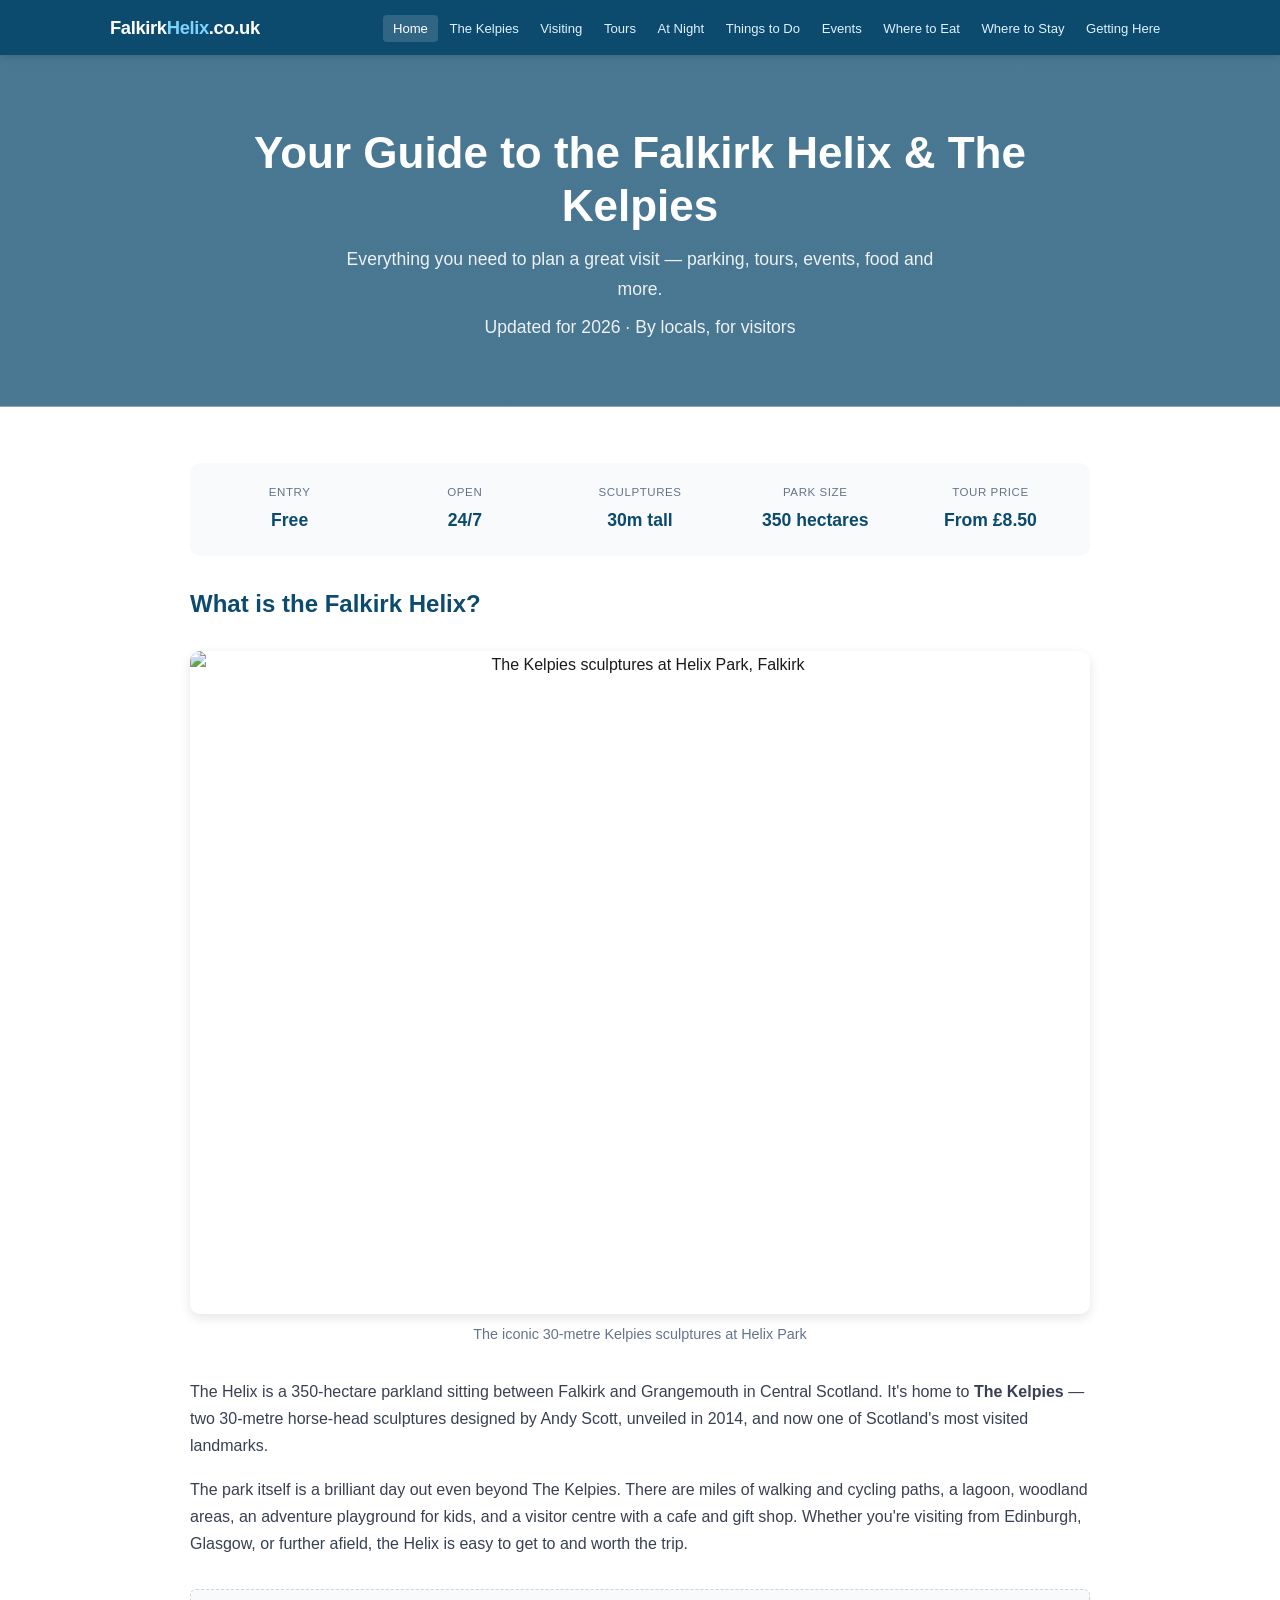
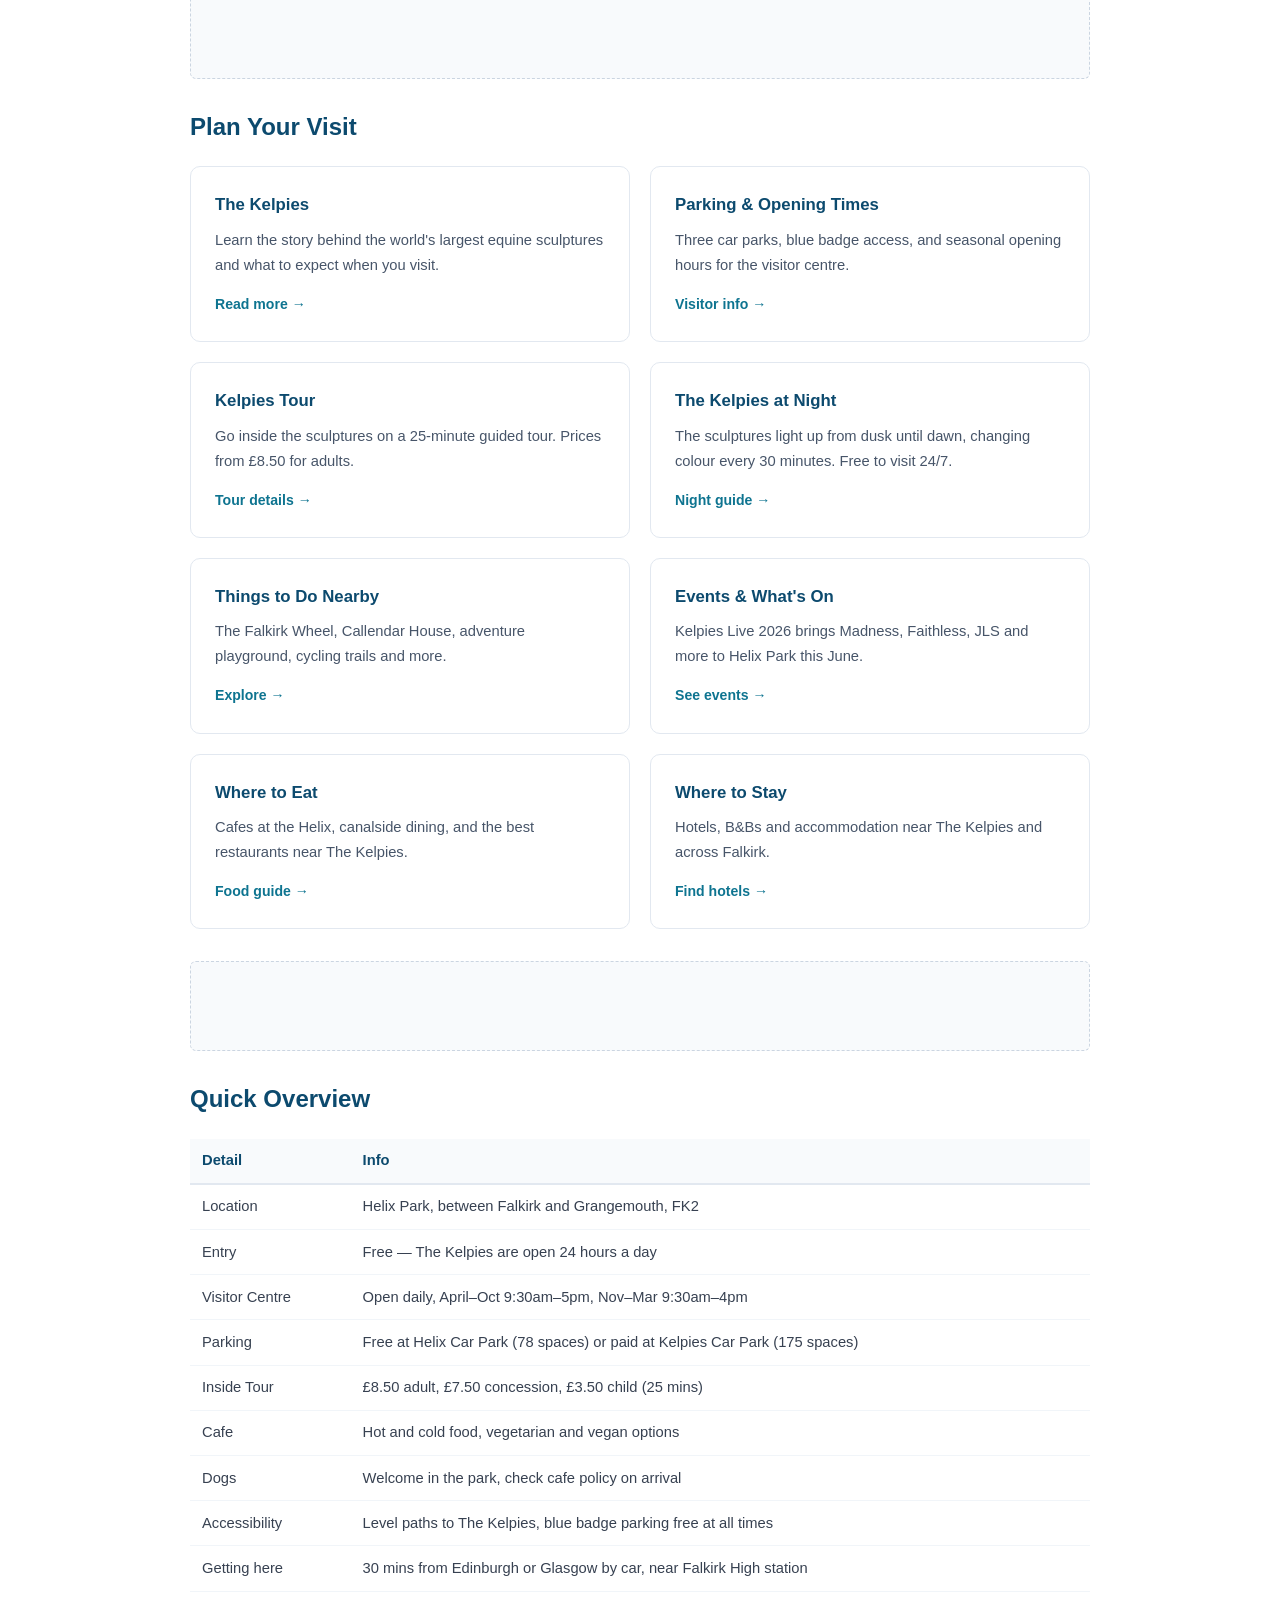
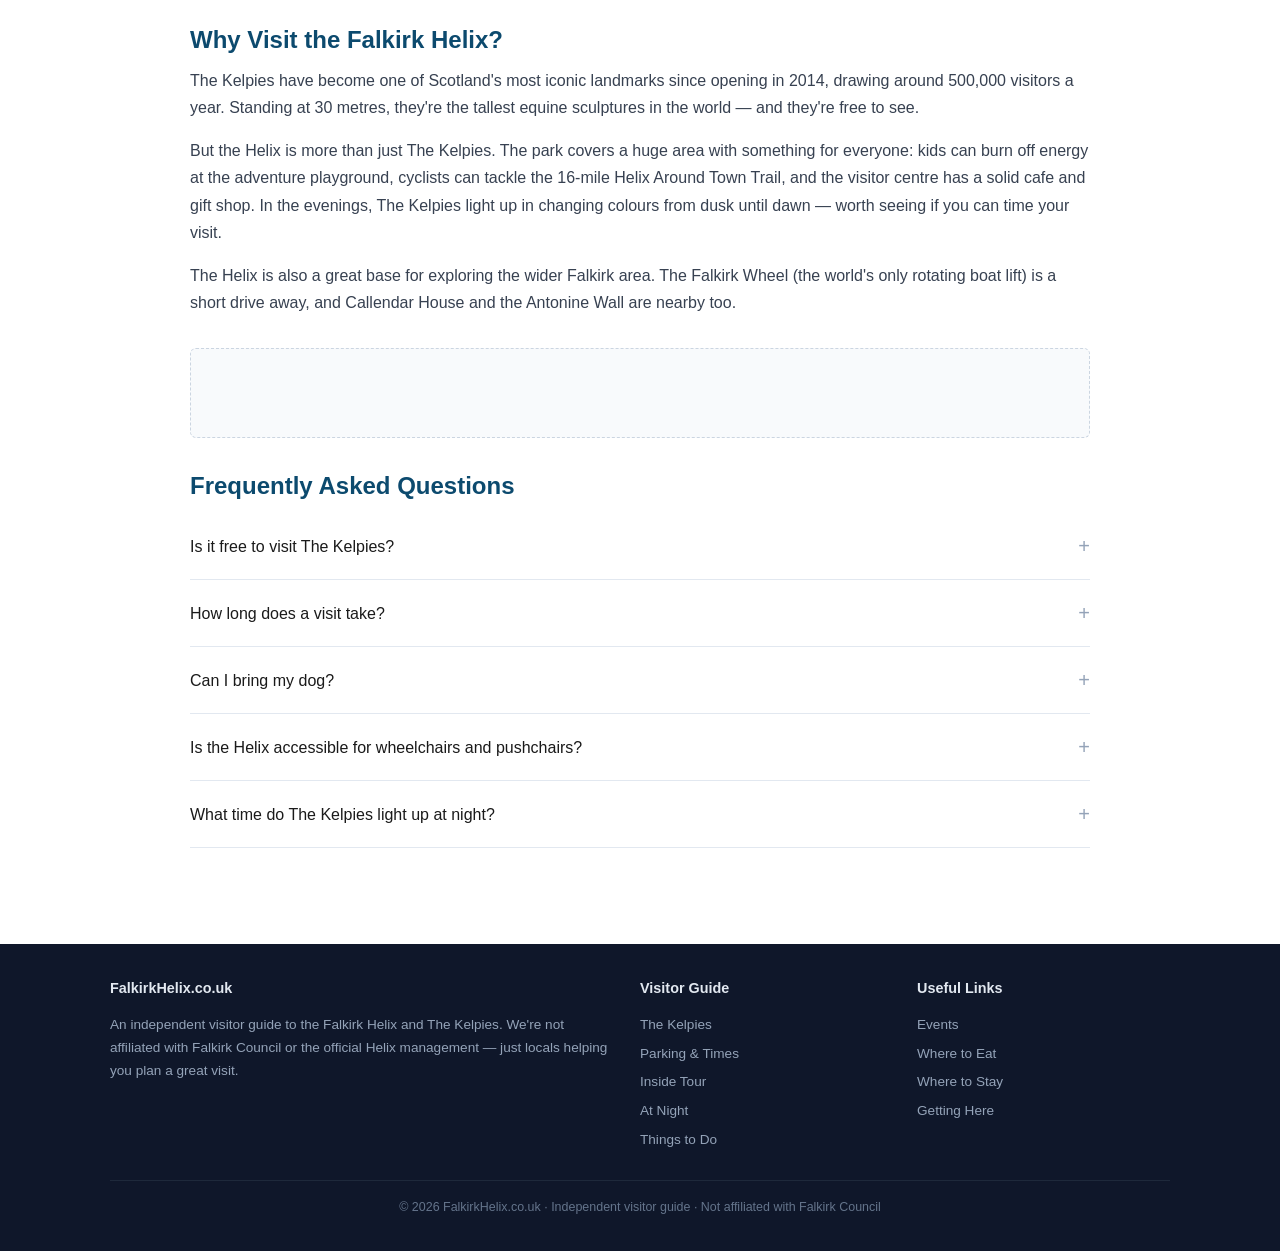
==== index.html @ b71b2e42 "Initial commit: Falkirk Helix visitor site for GitHub Pages Made-with: Cursor" ====
<!DOCTYPE html>
<html lang="en-GB">
<head>
<meta charset="utf-8">
<meta name="viewport" content="width=device-width,initial-scale=1">
<meta name="theme-color" content="#0c4a6e">
<link rel="icon" href="favicon.svg" type="image/svg+xml">
<link rel="apple-touch-icon" href="favicon.svg">
<link rel="manifest" href="site.webmanifest">
<link rel="dns-prefetch" href="https://www.googletagmanager.com">
<!-- Google tag (gtag.js) -->
<script async src="https://www.googletagmanager.com/gtag/js?id=G-SHTLL2F34W"></script>
<script src="ga.js"></script>
<title>Falkirk Helix &amp; Kelpies Visitor Guide | Parking, Tours &amp; Things to Do</title>
<meta name="description" content="Your complete visitor guide to the Falkirk Helix and The Kelpies. Opening times, parking info, tour prices, events, nearby restaurants and hotels in Central Scotland.">
<meta name="keywords" content="Falkirk Helix, Kelpies, Kelpies Falkirk, Helix Park, visitor guide, parking, tours, things to do Falkirk">
<link rel="canonical" href="https://falkirkhelix.co.uk/">
<link rel="alternate" hreflang="en-GB" href="https://falkirkhelix.co.uk/">
<link rel="alternate" hreflang="x-default" href="https://falkirkhelix.co.uk/">
<meta name="robots" content="index,follow,max-image-preview:large,max-snippet:-1,max-video-preview:-1">
<link rel="stylesheet" href="style.css">

<!-- Open Graph -->
<meta property="og:title" content="Falkirk Helix &amp; Kelpies — Your Complete Visitor Guide">
<meta property="og:description" content="Everything you need to plan your visit to the Falkirk Helix and The Kelpies. Parking, tours, events, food and more.">
<meta property="og:url" content="https://falkirkhelix.co.uk/">
<meta property="og:type" content="website">
<meta property="og:locale" content="en_GB">
<meta property="og:site_name" content="FalkirkHelix.co.uk">
<meta property="og:image" content="https://upload.wikimedia.org/wikipedia/commons/thumb/d/d7/The_Kelpies_16-9_Stitch.jpg/1280px-The_Kelpies_16-9_Stitch.jpg">
<meta property="og:image:width" content="1200">
<meta property="og:image:height" content="675">
<meta property="og:image:alt" content="The Kelpies sculptures at Helix Park, Falkirk">
<meta name="twitter:card" content="summary_large_image">
<meta name="twitter:image" content="https://upload.wikimedia.org/wikipedia/commons/thumb/d/d7/The_Kelpies_16-9_Stitch.jpg/1280px-The_Kelpies_16-9_Stitch.jpg">
<meta name="twitter:image:alt" content="The Kelpies sculptures at Helix Park, Falkirk">

<!-- Schema: WebSite -->
<script type="application/ld+json">
{
  "@context":"https://schema.org",
  "@type":"WebSite",
  "name":"Falkirk Helix Visitor Guide",
  "url":"https://falkirkhelix.co.uk/",
  "description":"Complete visitor guide to the Falkirk Helix and The Kelpies in Central Scotland."
}
</script>

<!-- Schema: TouristAttraction -->
<script type="application/ld+json">
{
  "@context":"https://schema.org",
  "@type":"TouristAttraction",
  "name":"The Helix — Home of The Kelpies",
  "description":"A 350-hectare parkland between Falkirk and Grangemouth, home to The Kelpies — the world's largest equine sculptures at 30 metres tall.",
  "url":"https://falkirkhelix.co.uk/",
  "address":{
    "@type":"PostalAddress",
    "addressLocality":"Falkirk",
    "addressRegion":"Central Scotland",
    "addressCountry":"GB"
  },
  "geo":{
    "@type":"GeoCoordinates",
    "latitude":56.0167,
    "longitude":-3.7567
  },
  "openingHours":"Mo-Su 00:00-23:59",
  "isAccessibleForFree":true,
  "publicAccess":true
}
</script>
</head>
<body>

<a href="#main" class="skip-link">Skip to main content</a>

<header class="site-header">
  <div class="wide-container">
    <a href="index.html" class="site-logo">Falkirk<span>Helix</span>.co.uk</a>
    <button class="nav-toggle" aria-label="Toggle navigation" aria-expanded="false">&#9776;</button>
    <nav id="main-nav">
      <ul>
        <li><a href="index.html" aria-current="page">Home</a></li>
        <li><a href="kelpies.html">The Kelpies</a></li>
        <li><a href="visiting.html">Visiting</a></li>
        <li><a href="tour.html">Tours</a></li>
        <li><a href="night.html">At Night</a></li>
        <li><a href="things-to-do.html">Things to Do</a></li>
        <li><a href="events.html">Events</a></li>
        <li><a href="eating.html">Where to Eat</a></li>
        <li><a href="hotels.html">Where to Stay</a></li>
        <li><a href="getting-here.html">Getting Here</a></li>
      </ul>
    </nav>
  </div>
</header>

<section class="hero" style="background-image: linear-gradient(rgba(12, 74, 110, 0.75), rgba(12, 74, 110, 0.75)), url('https://upload.wikimedia.org/wikipedia/commons/thumb/d/d7/The_Kelpies_16-9_Stitch.jpg/1280px-The_Kelpies_16-9_Stitch.jpg'); background-size: cover; background-position: center;">
  <div class="container">
    <h1>Your Guide to the Falkirk Helix &amp; The Kelpies</h1>
    <p>Everything you need to plan a great visit — parking, tours, events, food and more.</p>
    <p class="hero-sub">Updated for 2026 &middot; By locals, for visitors</p>
  </div>
</section>

<main id="main">

<div class="container content">

  <div class="quick-facts">
    <div class="quick-fact"><span class="label">Entry</span><span class="value">Free</span></div>
    <div class="quick-fact"><span class="label">Open</span><span class="value">24/7</span></div>
    <div class="quick-fact"><span class="label">Sculptures</span><span class="value">30m tall</span></div>
    <div class="quick-fact"><span class="label">Park size</span><span class="value">350 hectares</span></div>
    <div class="quick-fact"><span class="label">Tour price</span><span class="value">From &pound;8.50</span></div>
  </div>

  <h2>What is the Falkirk Helix?</h2>
  <figure style="margin: 2rem 0; text-align: center;">
    <img src="https://upload.wikimedia.org/wikipedia/commons/thumb/1/1f/The_Kelpies_-_June_2016.jpg/1280px-The_Kelpies_-_June_2016.jpg" alt="The Kelpies sculptures at Helix Park, Falkirk" width="1200" height="883" loading="lazy" decoding="async" style="max-width: 100%; height: auto; border-radius: 10px; box-shadow: 0 4px 12px rgba(0,0,0,0.1);">
    <figcaption style="font-size: 0.9rem; color: #64748b; margin-top: 0.5rem;">The iconic 30-metre Kelpies sculptures at Helix Park</figcaption>
  </figure>
  <p>The Helix is a 350-hectare parkland sitting between Falkirk and Grangemouth in Central Scotland. It's home to <strong>The Kelpies</strong> — two 30-metre horse-head sculptures designed by Andy Scott, unveiled in 2014, and now one of Scotland's most visited landmarks.</p>
  <p>The park itself is a brilliant day out even beyond The Kelpies. There are miles of walking and cycling paths, a lagoon, woodland areas, an adventure playground for kids, and a visitor centre with a cafe and gift shop. Whether you're visiting from Edinburgh, Glasgow, or further afield, the Helix is easy to get to and worth the trip.</p>

  <div class="ad-slot"><!-- Ad placement: leaderboard --></div>

  <h2>Plan Your Visit</h2>
  <div class="cards">
    <div class="card">
      <h3>The Kelpies</h3>
      <p>Learn the story behind the world's largest equine sculptures and what to expect when you visit.</p>
      <a href="kelpies.html">Read more &rarr;</a>
    </div>
    <div class="card">
      <h3>Parking &amp; Opening Times</h3>
      <p>Three car parks, blue badge access, and seasonal opening hours for the visitor centre.</p>
      <a href="visiting.html">Visitor info &rarr;</a>
    </div>
    <div class="card">
      <h3>Kelpies Tour</h3>
      <p>Go inside the sculptures on a 25-minute guided tour. Prices from &pound;8.50 for adults.</p>
      <a href="tour.html">Tour details &rarr;</a>
    </div>
    <div class="card">
      <h3>The Kelpies at Night</h3>
      <p>The sculptures light up from dusk until dawn, changing colour every 30 minutes. Free to visit 24/7.</p>
      <a href="night.html">Night guide &rarr;</a>
    </div>
    <div class="card">
      <h3>Things to Do Nearby</h3>
      <p>The Falkirk Wheel, Callendar House, adventure playground, cycling trails and more.</p>
      <a href="things-to-do.html">Explore &rarr;</a>
    </div>
    <div class="card">
      <h3>Events &amp; What's On</h3>
      <p>Kelpies Live 2026 brings Madness, Faithless, JLS and more to Helix Park this June.</p>
      <a href="events.html">See events &rarr;</a>
    </div>
    <div class="card">
      <h3>Where to Eat</h3>
      <p>Cafes at the Helix, canalside dining, and the best restaurants near The Kelpies.</p>
      <a href="eating.html">Food guide &rarr;</a>
    </div>
    <div class="card">
      <h3>Where to Stay</h3>
      <p>Hotels, B&amp;Bs and accommodation near The Kelpies and across Falkirk.</p>
      <a href="hotels.html">Find hotels &rarr;</a>
    </div>
  </div>

  <div class="ad-slot"><!-- Ad placement: mid-content --></div>

  <h2>Quick Overview</h2>

  <table class="info-table">
    <tr><th>Detail</th><th>Info</th></tr>
    <tr><td>Location</td><td>Helix Park, between Falkirk and Grangemouth, FK2</td></tr>
    <tr><td>Entry</td><td>Free — The Kelpies are open 24 hours a day</td></tr>
    <tr><td>Visitor Centre</td><td>Open daily, April–Oct 9:30am–5pm, Nov–Mar 9:30am–4pm</td></tr>
    <tr><td>Parking</td><td>Free at Helix Car Park (78 spaces) or paid at Kelpies Car Park (175 spaces)</td></tr>
    <tr><td>Inside Tour</td><td>&pound;8.50 adult, &pound;7.50 concession, &pound;3.50 child (25 mins)</td></tr>
    <tr><td>Cafe</td><td>Hot and cold food, vegetarian and vegan options</td></tr>
    <tr><td>Dogs</td><td>Welcome in the park, check cafe policy on arrival</td></tr>
    <tr><td>Accessibility</td><td>Level paths to The Kelpies, blue badge parking free at all times</td></tr>
    <tr><td>Getting here</td><td>30 mins from Edinburgh or Glasgow by car, near Falkirk High station</td></tr>
  </table>

  <h2>Why Visit the Falkirk Helix?</h2>
  <p>The Kelpies have become one of Scotland's most iconic landmarks since opening in 2014, drawing around 500,000 visitors a year. Standing at 30 metres, they're the tallest equine sculptures in the world — and they're free to see.</p>
  <p>But the Helix is more than just The Kelpies. The park covers a huge area with something for everyone: kids can burn off energy at the adventure playground, cyclists can tackle the 16-mile Helix Around Town Trail, and the visitor centre has a solid cafe and gift shop. In the evenings, The Kelpies light up in changing colours from dusk until dawn — worth seeing if you can time your visit.</p>
  <p>The Helix is also a great base for exploring the wider Falkirk area. The Falkirk Wheel (the world's only rotating boat lift) is a short drive away, and Callendar House and the Antonine Wall are nearby too.</p>

  <div class="ad-slot"><!-- Ad placement: bottom --></div>

  <section>
    <h2>Frequently Asked Questions</h2>

    <div class="faq-item">
      <button type="button" class="faq-q" aria-expanded="false" onclick="toggleFaq(this)">Is it free to visit The Kelpies?</button>
      <div class="faq-a">Yes. The Kelpies and Helix Park are completely free to visit, 24 hours a day, 365 days a year. The only thing you pay for is the guided inside tour and parking at the Kelpies Car Park. There's a free car park at the Helix entrance too.</div>
    </div>

    <div class="faq-item">
      <button type="button" class="faq-q" aria-expanded="false" onclick="toggleFaq(this)">How long does a visit take?</button>
      <div class="faq-a">Most people spend 1 to 2 hours at the Helix. If you're doing the inside tour, add another 25 minutes. If you want to explore the wider park, walk the trails, or let kids play at the adventure zone, you could easily spend half a day.</div>
    </div>

    <div class="faq-item">
      <button type="button" class="faq-q" aria-expanded="false" onclick="toggleFaq(this)">Can I bring my dog?</button>
      <div class="faq-a">Dogs are welcome throughout Helix Park and around The Kelpies. They should be kept on a lead near the play areas and visitor centre. Check the cafe's current dog policy when you arrive.</div>
    </div>

    <div class="faq-item">
      <button type="button" class="faq-q" aria-expanded="false" onclick="toggleFaq(this)">Is the Helix accessible for wheelchairs and pushchairs?</button>
      <div class="faq-a">Yes. The main paths from both car parks to The Kelpies are level and surfaced. Blue badge parking is free at all car parks. The visitor centre has accessible toilets and baby changing facilities.</div>
    </div>

    <div class="faq-item">
      <button type="button" class="faq-q" aria-expanded="false" onclick="toggleFaq(this)">What time do The Kelpies light up at night?</button>
      <div class="faq-a">The lights come on at dusk and stay on until dawn. In winter, that can be as early as 4pm. The colours change roughly every 30 minutes. The Kelpies are free to visit at night — just use the Helix Car Park as the Kelpies Car Park locks in the evening.</div>
    </div>
  </section>

  <!-- FAQ Schema -->
  <script type="application/ld+json">
  {
    "@context":"https://schema.org",
    "@type":"FAQPage",
    "mainEntity":[
      {"@type":"Question","name":"Is it free to visit The Kelpies?","acceptedAnswer":{"@type":"Answer","text":"Yes. The Kelpies and Helix Park are completely free to visit, 24 hours a day, 365 days a year. The only thing you pay for is the guided inside tour and parking at the Kelpies Car Park."}},
      {"@type":"Question","name":"How long does a visit take?","acceptedAnswer":{"@type":"Answer","text":"Most people spend 1 to 2 hours at the Helix. If you're doing the inside tour, add another 25 minutes. If you want to explore the wider park, you could easily spend half a day."}},
      {"@type":"Question","name":"Can I bring my dog?","acceptedAnswer":{"@type":"Answer","text":"Dogs are welcome throughout Helix Park and around The Kelpies. They should be kept on a lead near the play areas and visitor centre."}},
      {"@type":"Question","name":"Is the Helix accessible for wheelchairs and pushchairs?","acceptedAnswer":{"@type":"Answer","text":"Yes. The main paths from both car parks to The Kelpies are level and surfaced. Blue badge parking is free at all car parks."}},
      {"@type":"Question","name":"What time do The Kelpies light up at night?","acceptedAnswer":{"@type":"Answer","text":"The lights come on at dusk and stay on until dawn. In winter, that can be as early as 4pm. The colours change roughly every 30 minutes."}}
    ]
  }
  </script>

</div>
</main>

<footer class="site-footer">
  <div class="wide-container">
    <div class="footer-grid">
      <div>
        <h4>FalkirkHelix.co.uk</h4>
        <p>An independent visitor guide to the Falkirk Helix and The Kelpies. We're not affiliated with Falkirk Council or the official Helix management — just locals helping you plan a great visit.</p>
      </div>
      <div>
        <h4>Visitor Guide</h4>
        <ul>
          <li><a href="kelpies.html">The Kelpies</a></li>
          <li><a href="visiting.html">Parking &amp; Times</a></li>
          <li><a href="tour.html">Inside Tour</a></li>
          <li><a href="night.html">At Night</a></li>
          <li><a href="things-to-do.html">Things to Do</a></li>
        </ul>
      </div>
      <div>
        <h4>Useful Links</h4>
        <ul>
          <li><a href="events.html">Events</a></li>
          <li><a href="eating.html">Where to Eat</a></li>
          <li><a href="hotels.html">Where to Stay</a></li>
          <li><a href="getting-here.html">Getting Here</a></li>
        </ul>
      </div>
    </div>
    <div class="footer-bottom">
      &copy; 2026 FalkirkHelix.co.uk &middot; Independent visitor guide &middot; Not affiliated with Falkirk Council
    </div>
  </div>
</footer>

<script>
function toggleFaq(el){var a=el.nextElementSibling;var open=a.classList.contains('open');document.querySelectorAll('.faq-a').forEach(function(x){x.classList.remove('open')});document.querySelectorAll('.faq-q').forEach(function(x){x.classList.remove('open');x.setAttribute('aria-expanded','false')});if(!open){a.classList.add('open');el.classList.add('open');el.setAttribute('aria-expanded','true')}}
document.querySelector('.nav-toggle').addEventListener('click',function(){document.getElementById('main-nav').classList.toggle('open');this.setAttribute('aria-expanded',document.getElementById('main-nav').classList.contains('open'))});
</script>

</body>
</html>
---- style.css ----
/* ============================================
   FalkirkHelix.co.uk — Shared Stylesheet
   Lightweight, mobile-first, fast-loading
   ============================================ */

/* --- Reset & Base --- */
*,*::before,*::after{box-sizing:border-box;margin:0;padding:0}
html{font-size:16px;scroll-behavior:smooth;-webkit-text-size-adjust:100%}
body{font-family:-apple-system,BlinkMacSystemFont,"Segoe UI",Roboto,Oxygen,Ubuntu,Cantarell,sans-serif;line-height:1.7;color:#1a1a1a;background:#fff}
img{max-width:100%;height:auto;display:block}
a{color:#0e7490;text-decoration:none}
a:hover{color:#064e63;text-decoration:underline}

/* --- Layout --- */
.container{max-width:900px;margin:0 auto;padding:0 1.25rem}
.wide-container{max-width:1100px;margin:0 auto;padding:0 1.25rem}

/* --- Header / Nav --- */
.site-header{background:#0c4a6e;color:#fff;padding:.75rem 0;position:sticky;top:0;z-index:100;box-shadow:0 2px 8px rgba(0,0,0,.15)}
.site-header .wide-container{display:flex;align-items:center;justify-content:space-between;flex-wrap:wrap}
.site-logo{font-size:1.15rem;font-weight:700;color:#fff;text-decoration:none;letter-spacing:-.02em}
.site-logo:hover{color:#fff;text-decoration:none}
.site-logo span{color:#7dd3fc}
.nav-toggle{display:none;background:none;border:none;color:#fff;font-size:1.5rem;cursor:pointer;padding:.25rem}
nav ul{list-style:none;display:flex;gap:.15rem;flex-wrap:wrap}
nav a{color:#e0f2fe;font-size:.82rem;padding:.35rem .6rem;border-radius:4px;transition:background .2s}
nav a:hover,nav a[aria-current="page"]{background:rgba(255,255,255,.15);color:#fff;text-decoration:none}

@media(max-width:768px){
  .nav-toggle{display:block}
  nav{width:100%;order:3}
  nav ul{flex-direction:column;display:none;padding-top:.5rem}
  nav.open ul{display:flex}
  nav a{padding:.6rem 0;font-size:.95rem}
}

/* --- Hero --- */
.hero{background:linear-gradient(135deg,#0c4a6e 0%,#155e75 50%,#164e63 100%);color:#fff;padding:3rem 0 2.5rem;text-align:center}
.hero h1{font-size:2rem;font-weight:800;line-height:1.2;margin-bottom:.75rem}
.hero p{font-size:1.1rem;opacity:.9;max-width:600px;margin:0 auto .5rem}
.hero-sub{font-size:.9rem;opacity:.7}

@media(min-width:768px){
  .hero{padding:4.5rem 0 3.5rem}
  .hero h1{font-size:2.75rem}
}

/* --- Breadcrumbs --- */
.breadcrumbs{padding:.75rem 0;font-size:.8rem;color:#64748b;border-bottom:1px solid #f1f5f9}
.breadcrumbs a{color:#64748b}
.breadcrumbs a:hover{color:#0e7490}
.breadcrumbs span{margin:0 .35rem}

/* --- Content --- */
.content{padding:2rem 0 3rem}
.content h2{font-size:1.5rem;font-weight:700;margin:2rem 0 .75rem;color:#0c4a6e;line-height:1.3}
.content h3{font-size:1.15rem;font-weight:600;margin:1.5rem 0 .5rem;color:#1e293b}
.content p{margin-bottom:1rem;color:#374151}
.content ul,.content ol{margin:0 0 1rem 1.5rem;color:#374151}
.content li{margin-bottom:.4rem}

/* --- Info Box --- */
.info-box{background:#f0f9ff;border-left:4px solid #0e7490;padding:1.25rem 1.5rem;border-radius:0 8px 8px 0;margin:1.5rem 0}
.info-box h3{margin-top:0;color:#0e7490}
.info-box p:last-child{margin-bottom:0}

/* --- Tip Box --- */
.tip-box{background:#f0fdf4;border-left:4px solid #16a34a;padding:1.25rem 1.5rem;border-radius:0 8px 8px 0;margin:1.5rem 0}
.tip-box h3{margin-top:0;color:#16a34a}

/* --- Warning Box --- */
.warn-box{background:#fffbeb;border-left:4px solid #d97706;padding:1.25rem 1.5rem;border-radius:0 8px 8px 0;margin:1.5rem 0}
.warn-box h3{margin-top:0;color:#d97706}

/* --- Cards Grid --- */
.cards{display:grid;gap:1.25rem;margin:1.5rem 0}
@media(min-width:600px){.cards{grid-template-columns:1fr 1fr}}
.card{background:#fff;border:1px solid #e2e8f0;border-radius:10px;padding:1.5rem;transition:box-shadow .2s}
.card:hover{box-shadow:0 4px 12px rgba(0,0,0,.08)}
.card h3{margin-top:0;font-size:1.05rem;color:#0c4a6e}
.card p{font-size:.92rem;color:#475569;margin-bottom:.75rem}
.card a{font-size:.88rem;font-weight:600}

/* --- Table --- */
.info-table{width:100%;border-collapse:collapse;margin:1.5rem 0;font-size:.92rem}
.info-table th{text-align:left;background:#f8fafc;padding:.6rem .75rem;border-bottom:2px solid #e2e8f0;color:#0c4a6e;font-weight:600}
.info-table td{padding:.6rem .75rem;border-bottom:1px solid #f1f5f9;color:#374151}
.info-table tr:hover td{background:#f8fafc}

/* --- FAQ --- */
.faq-item{border-bottom:1px solid #e2e8f0;padding:1rem 0}
.faq-q{font-weight:600;color:#1e293b;cursor:pointer;display:flex;justify-content:space-between;align-items:center;font-size:1rem}
button.faq-q{width:100%;text-align:left;background:none;border:none;font:inherit;padding:0;color:inherit}
button.faq-q:focus-visible{outline:2px solid #0e7490;outline-offset:2px}
.faq-q::after{content:"+";font-size:1.25rem;color:#94a3b8;transition:transform .2s}
.faq-q.open::after{content:"\2212"}
.faq-a{max-height:0;overflow:hidden;transition:max-height .3s ease,padding .3s ease;color:#475569;font-size:.92rem}
.faq-a.open{max-height:500px;padding-top:.75rem}

/* --- CTA Section --- */
.cta-section{background:#f0f9ff;padding:2rem;border-radius:10px;text-align:center;margin:2rem 0}
.cta-section h2{color:#0c4a6e;margin-top:0}
.cta-section p{color:#475569;margin-bottom:1.25rem}
.btn{display:inline-block;background:#0e7490;color:#fff;padding:.7rem 1.75rem;border-radius:6px;font-weight:600;font-size:.95rem;transition:background .2s}
.btn:hover{background:#064e63;color:#fff;text-decoration:none}

/* --- Quick Facts Strip --- */
.quick-facts{display:flex;flex-wrap:wrap;gap:1rem;justify-content:center;margin:1.5rem 0;padding:1.25rem;background:#f8fafc;border-radius:10px}
.quick-fact{text-align:center;flex:1;min-width:120px}
.quick-fact .label{display:block;font-size:.72rem;text-transform:uppercase;letter-spacing:.05em;color:#64748b;margin-bottom:.25rem}
.quick-fact .value{font-size:1.1rem;font-weight:700;color:#0c4a6e}

/* --- Ad Placeholder --- */
.ad-slot{background:#f8fafc;border:1px dashed #cbd5e1;border-radius:6px;padding:1rem;text-align:center;margin:2rem 0;min-height:90px;display:flex;align-items:center;justify-content:center;color:#94a3b8;font-size:.8rem}

/* --- Footer --- */
.site-footer{background:#0f172a;color:#94a3b8;padding:2rem 0;font-size:.85rem;margin-top:3rem}
.footer-grid{display:grid;gap:1.5rem;margin-bottom:1.5rem}
@media(min-width:600px){.footer-grid{grid-template-columns:2fr 1fr 1fr}}
.site-footer h4{color:#e2e8f0;font-size:.9rem;margin-bottom:.75rem}
.site-footer a{color:#94a3b8}
.site-footer a:hover{color:#7dd3fc}
.site-footer ul{list-style:none}
.site-footer li{margin-bottom:.35rem}
.footer-bottom{border-top:1px solid #1e293b;padding-top:1rem;text-align:center;font-size:.78rem;color:#64748b}

/* --- Skip Link (Accessibility) --- */
.skip-link{position:absolute;top:-40px;left:0;background:#0e7490;color:#fff;padding:.5rem 1rem;z-index:200;font-size:.9rem}
.skip-link:focus{top:0}

/* --- Print --- */
@media print{
  .site-header,.site-footer,.ad-slot,.nav-toggle{display:none}
  .hero{background:#fff;color:#000;padding:1rem 0}
  .content{padding:0}
  a{color:#000}
}
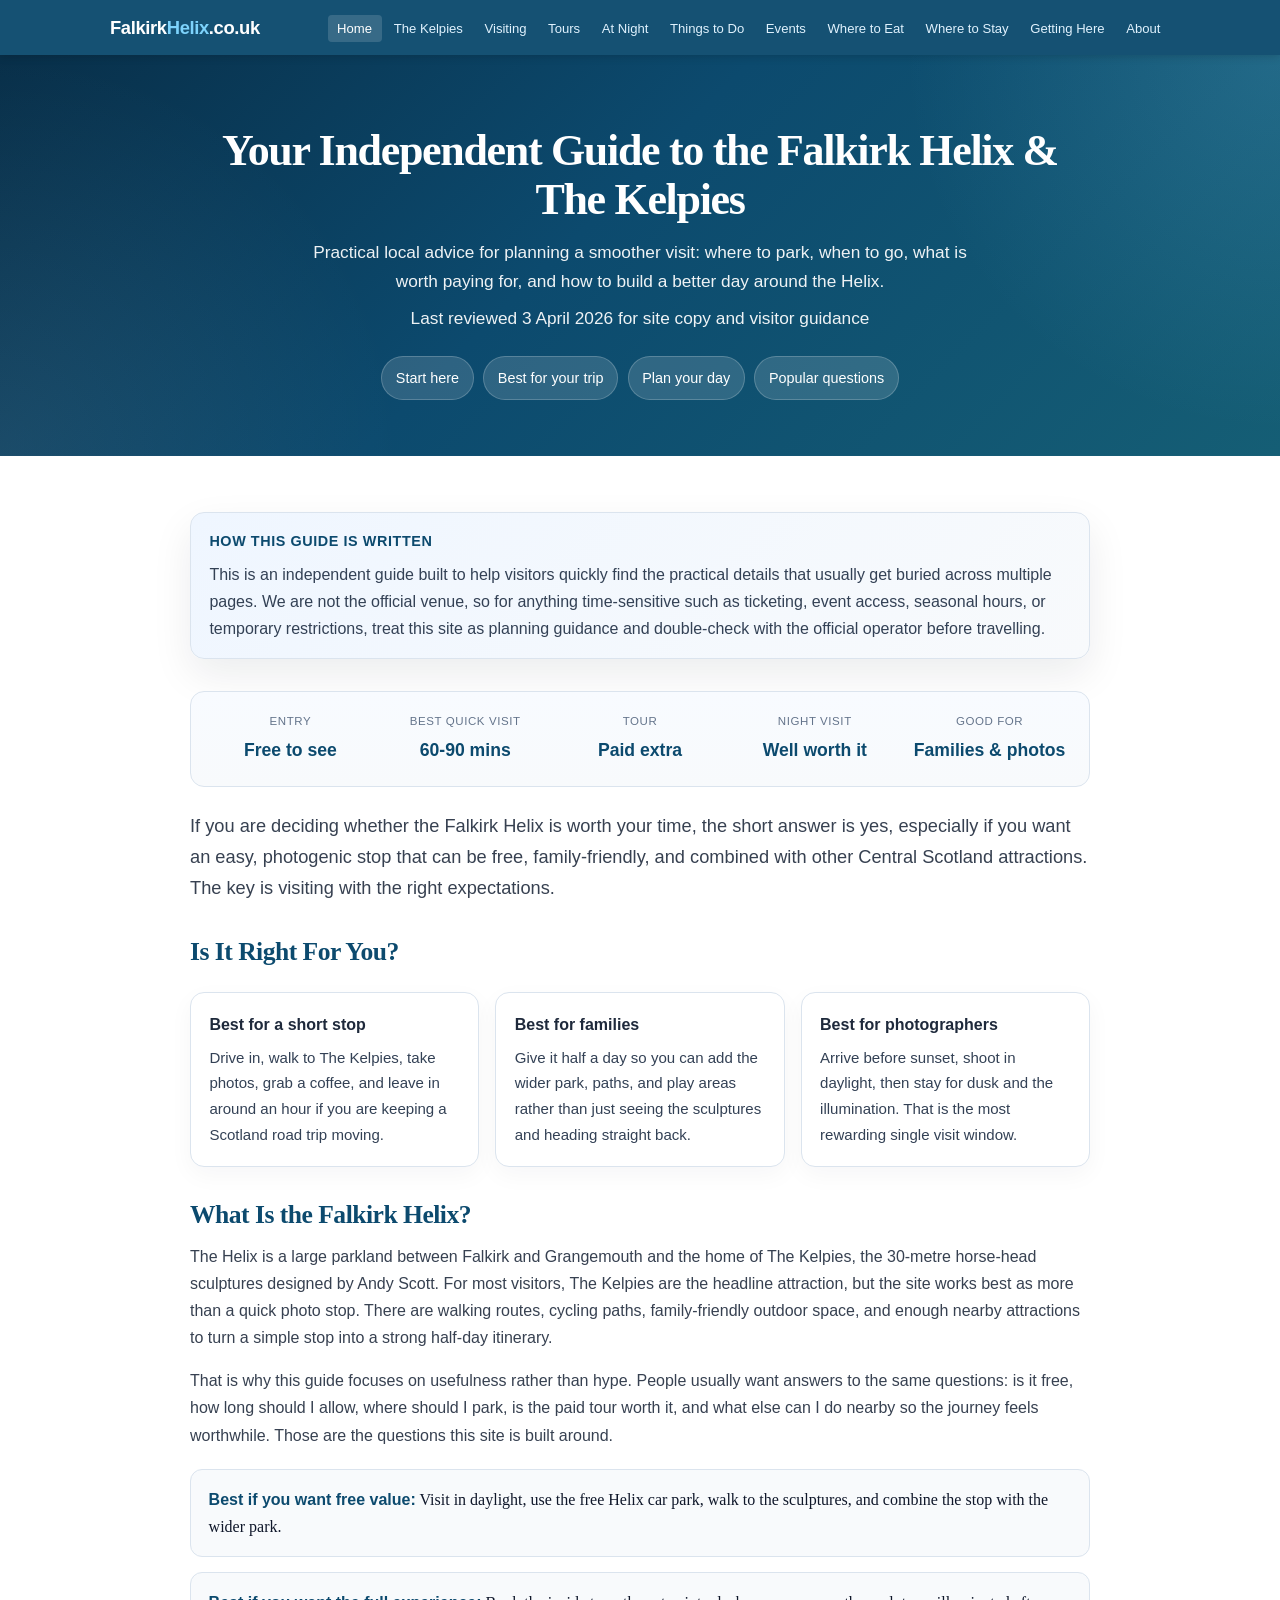
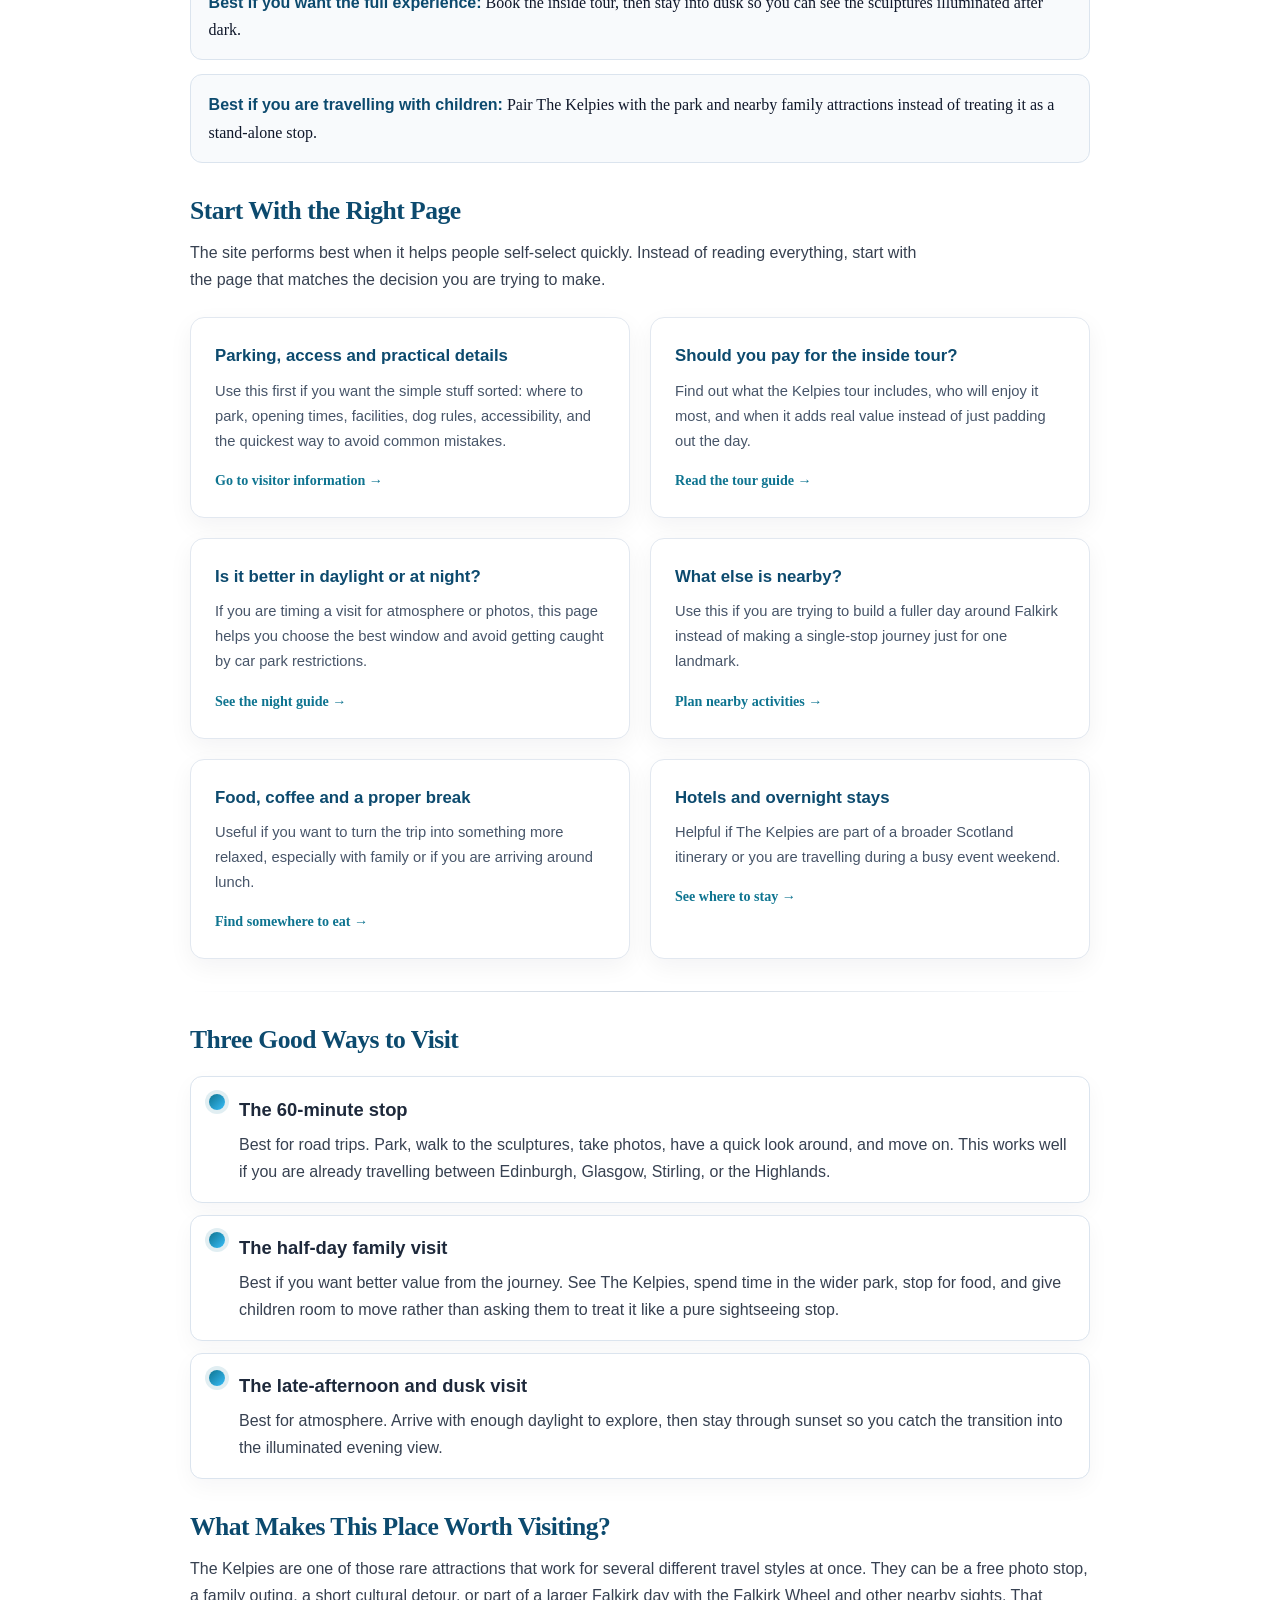
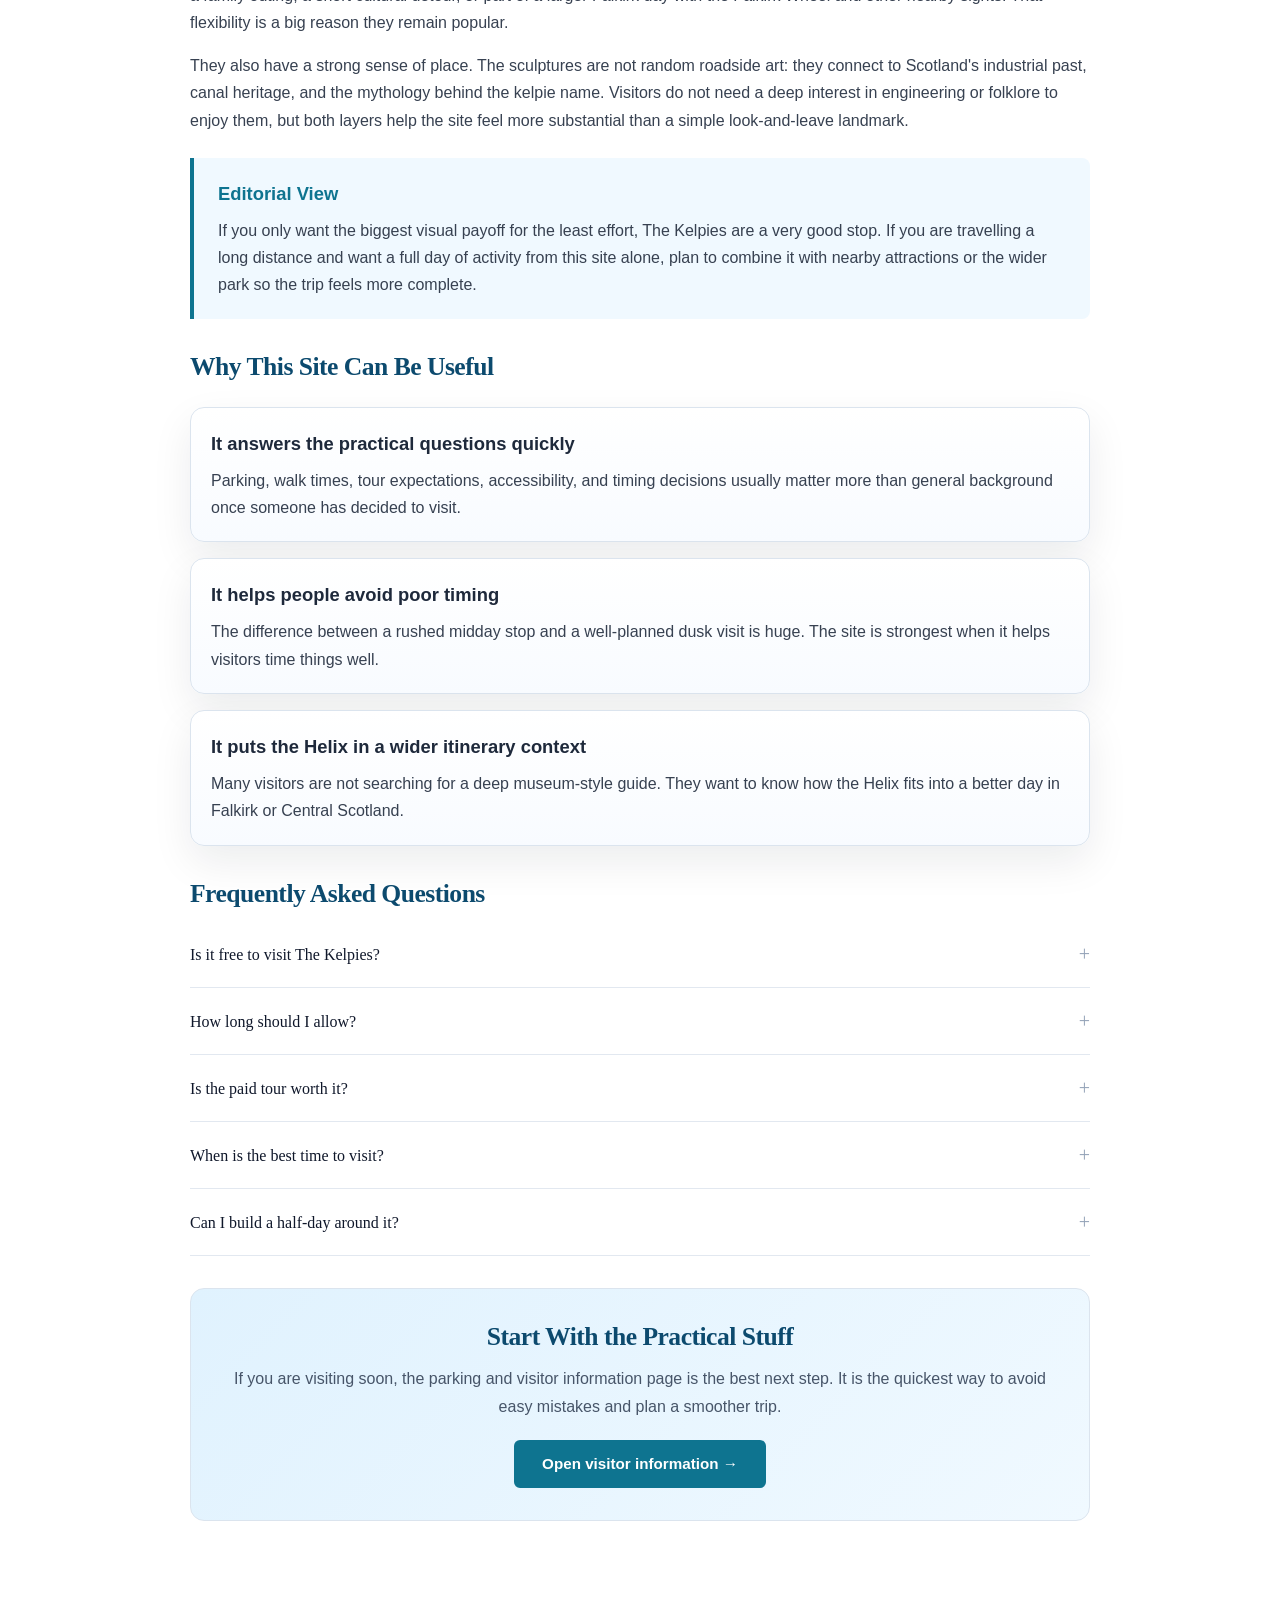
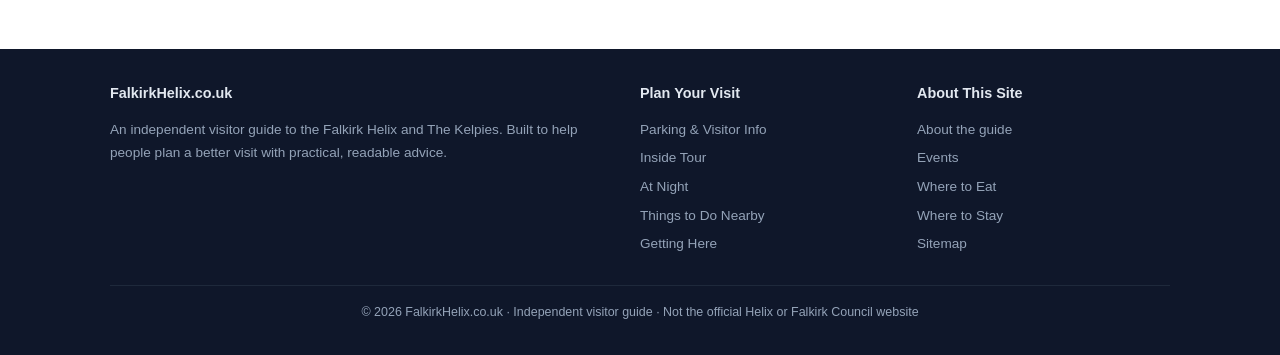
==== commit eedfaa69: "SEO and UX: FAQ schema parity, About in nav, PNG social preview, meta parity on About, gitignore too" ====
--- a/index.html
+++ b/index.html
@@ -7,67 +7,119 @@
 <link rel="icon" href="favicon.svg" type="image/svg+xml">
 <link rel="apple-touch-icon" href="favicon.svg">
 <link rel="manifest" href="site.webmanifest">
+<link rel="preconnect" href="https://www.googletagmanager.com">
 <link rel="dns-prefetch" href="https://www.googletagmanager.com">
-<!-- Google tag (gtag.js) -->
 <script async src="https://www.googletagmanager.com/gtag/js?id=G-SHTLL2F34W"></script>
 <script src="ga.js"></script>
-<title>Falkirk Helix &amp; Kelpies Visitor Guide | Parking, Tours &amp; Things to Do</title>
-<meta name="description" content="Your complete visitor guide to the Falkirk Helix and The Kelpies. Opening times, parking info, tour prices, events, nearby restaurants and hotels in Central Scotland.">
-<meta name="keywords" content="Falkirk Helix, Kelpies, Kelpies Falkirk, Helix Park, visitor guide, parking, tours, things to do Falkirk">
+<title>Falkirk Helix &amp; Kelpies Visitor Guide | Parking, Tours, Events &amp; Local Tips</title>
+<meta name="description" content="Independent Falkirk Helix and Kelpies visitor guide with practical advice on parking, tours, what to do nearby, where to eat, where to stay, and how to plan a better day out.">
 <link rel="canonical" href="https://falkirkhelix.co.uk/">
 <link rel="alternate" hreflang="en-GB" href="https://falkirkhelix.co.uk/">
 <link rel="alternate" hreflang="x-default" href="https://falkirkhelix.co.uk/">
 <meta name="robots" content="index,follow,max-image-preview:large,max-snippet:-1,max-video-preview:-1">
 <link rel="stylesheet" href="style.css">
-
-<!-- Open Graph -->
-<meta property="og:title" content="Falkirk Helix &amp; Kelpies — Your Complete Visitor Guide">
-<meta property="og:description" content="Everything you need to plan your visit to the Falkirk Helix and The Kelpies. Parking, tours, events, food and more.">
+<link rel="sitemap" type="application/xml" title="Sitemap" href="sitemap.xml">
+<meta property="og:title" content="Falkirk Helix &amp; The Kelpies Visitor Guide">
+<meta property="og:description" content="Useful local advice for visiting The Kelpies and the Falkirk Helix: parking, timing, tours, family tips, food, hotels, and nearby attractions.">
 <meta property="og:url" content="https://falkirkhelix.co.uk/">
 <meta property="og:type" content="website">
 <meta property="og:locale" content="en_GB">
 <meta property="og:site_name" content="FalkirkHelix.co.uk">
-<meta property="og:image" content="https://upload.wikimedia.org/wikipedia/commons/thumb/d/d7/The_Kelpies_16-9_Stitch.jpg/1280px-The_Kelpies_16-9_Stitch.jpg">
+<meta property="og:image" content="https://falkirkhelix.co.uk/social-preview.png">
 <meta property="og:image:width" content="1200">
-<meta property="og:image:height" content="675">
-<meta property="og:image:alt" content="The Kelpies sculptures at Helix Park, Falkirk">
+<meta property="og:image:height" content="630">
+<meta property="og:image:alt" content="Falkirk Helix and The Kelpies visitor guide">
 <meta name="twitter:card" content="summary_large_image">
-<meta name="twitter:image" content="https://upload.wikimedia.org/wikipedia/commons/thumb/d/d7/The_Kelpies_16-9_Stitch.jpg/1280px-The_Kelpies_16-9_Stitch.jpg">
-<meta name="twitter:image:alt" content="The Kelpies sculptures at Helix Park, Falkirk">
-
-<!-- Schema: WebSite -->
+<meta name="twitter:image" content="https://falkirkhelix.co.uk/social-preview.png">
+<meta name="twitter:image:alt" content="Falkirk Helix and The Kelpies visitor guide">
+
 <script type="application/ld+json">
 {
   "@context":"https://schema.org",
-  "@type":"WebSite",
-  "name":"Falkirk Helix Visitor Guide",
-  "url":"https://falkirkhelix.co.uk/",
-  "description":"Complete visitor guide to the Falkirk Helix and The Kelpies in Central Scotland."
-}
-</script>
-
-<!-- Schema: TouristAttraction -->
-<script type="application/ld+json">
-{
-  "@context":"https://schema.org",
-  "@type":"TouristAttraction",
-  "name":"The Helix — Home of The Kelpies",
-  "description":"A 350-hectare parkland between Falkirk and Grangemouth, home to The Kelpies — the world's largest equine sculptures at 30 metres tall.",
-  "url":"https://falkirkhelix.co.uk/",
-  "address":{
-    "@type":"PostalAddress",
-    "addressLocality":"Falkirk",
-    "addressRegion":"Central Scotland",
-    "addressCountry":"GB"
-  },
-  "geo":{
-    "@type":"GeoCoordinates",
-    "latitude":56.0167,
-    "longitude":-3.7567
-  },
-  "openingHours":"Mo-Su 00:00-23:59",
-  "isAccessibleForFree":true,
-  "publicAccess":true
+  "@graph":[
+    {
+      "@type":"WebSite",
+      "name":"Falkirk Helix Visitor Guide",
+      "url":"https://falkirkhelix.co.uk/",
+      "description":"Independent visitor guide to the Falkirk Helix and The Kelpies in Central Scotland."
+    },
+    {
+      "@type":"TouristAttraction",
+      "name":"The Helix",
+      "alternateName":"The Helix - Home of The Kelpies",
+      "description":"A major parkland in Falkirk that is home to The Kelpies, walking routes, play areas, cycling paths, and visitor facilities.",
+      "url":"https://falkirkhelix.co.uk/",
+      "address":{
+        "@type":"PostalAddress",
+        "addressLocality":"Falkirk",
+        "addressRegion":"Scotland",
+        "addressCountry":"GB"
+      },
+      "geo":{
+        "@type":"GeoCoordinates",
+        "latitude":56.0167,
+        "longitude":-3.7567
+      },
+      "publicAccess":true,
+      "isAccessibleForFree":true
+    },
+    {
+      "@type":"ItemList",
+      "name":"Key Falkirk Helix visitor resources",
+      "itemListElement":[
+        {"@type":"ListItem","position":1,"url":"https://falkirkhelix.co.uk/visiting.html","name":"Parking and visitor information"},
+        {"@type":"ListItem","position":2,"url":"https://falkirkhelix.co.uk/tour.html","name":"Kelpies tour guide"},
+        {"@type":"ListItem","position":3,"url":"https://falkirkhelix.co.uk/night.html","name":"The Kelpies at night"},
+        {"@type":"ListItem","position":4,"url":"https://falkirkhelix.co.uk/things-to-do.html","name":"Things to do nearby"},
+        {"@type":"ListItem","position":5,"url":"https://falkirkhelix.co.uk/getting-here.html","name":"How to get here"}
+      ]
+    },
+    {
+      "@type":"FAQPage",
+      "mainEntity":[
+        {
+          "@type":"Question",
+          "name":"Is it free to visit The Kelpies?",
+          "acceptedAnswer":{
+            "@type":"Answer",
+            "text":"Yes. Seeing The Kelpies and walking around the Helix is free. You normally only pay for optional extras such as the inside tour or parking in the paid car park near the sculptures."
+          }
+        },
+        {
+          "@type":"Question",
+          "name":"How long should I allow?",
+          "acceptedAnswer":{
+            "@type":"Answer",
+            "text":"One to two hours is enough for most first-time visitors. Allow longer if you want the tour, food, family play time, or a combined visit with another Falkirk attraction."
+          }
+        },
+        {
+          "@type":"Question",
+          "name":"Is the paid tour worth it?",
+          "acceptedAnswer":{
+            "@type":"Answer",
+            "text":"Usually yes if you are interested in the engineering, story, or want something more memorable than a quick walk-up photo stop. If you mainly want an outdoor look at the sculptures, you can still have a very good free visit."
+          }
+        },
+        {
+          "@type":"Question",
+          "name":"When is the best time to visit?",
+          "acceptedAnswer":{
+            "@type":"Answer",
+            "text":"Early morning is quieter, late afternoon often gives nicer light, and dusk is the best time if you want to stay for the illuminated evening view."
+          }
+        },
+        {
+          "@type":"Question",
+          "name":"Can I build a half-day around it?",
+          "acceptedAnswer":{
+            "@type":"Answer",
+            "text":"Definitely. The Kelpies work best as part of a wider outing that includes the Helix parkland, a meal stop, and possibly the Falkirk Wheel or another nearby attraction."
+          }
+        }
+      ]
+    }
+  ]
 }
 </script>
 </head>
@@ -90,153 +142,183 @@
         <li><a href="events.html">Events</a></li>
         <li><a href="eating.html">Where to Eat</a></li>
         <li><a href="hotels.html">Where to Stay</a></li>
-        <li><a href="getting-here.html">Getting Here</a></li>
+        <li><a href="getting-here.html">Getting Here</a></li><li><a href="about.html">About</a></li>
       </ul>
     </nav>
   </div>
 </header>
 
-<section class="hero" style="background-image: linear-gradient(rgba(12, 74, 110, 0.75), rgba(12, 74, 110, 0.75)), url('https://upload.wikimedia.org/wikipedia/commons/thumb/d/d7/The_Kelpies_16-9_Stitch.jpg/1280px-The_Kelpies_16-9_Stitch.jpg'); background-size: cover; background-position: center;">
+<section class="hero" style="background-image: radial-gradient(circle at top right, rgba(125, 211, 252, 0.16), transparent 28%), radial-gradient(circle at bottom left, rgba(224, 242, 254, 0.08), transparent 30%), linear-gradient(135deg, #082f49 0%, #0c4a6e 45%, #155e75 100%); background-size: cover; background-position: center;">
   <div class="container">
-    <h1>Your Guide to the Falkirk Helix &amp; The Kelpies</h1>
-    <p>Everything you need to plan a great visit — parking, tours, events, food and more.</p>
-    <p class="hero-sub">Updated for 2026 &middot; By locals, for visitors</p>
+    <h1>Your Independent Guide to the Falkirk Helix &amp; The Kelpies</h1>
+    <p>Practical local advice for planning a smoother visit: where to park, when to go, what is worth paying for, and how to build a better day around the Helix.</p>
+    <p class="hero-sub">Last reviewed 3 April 2026 for site copy and visitor guidance</p>
+    <div class="jump-links">
+      <a href="#start-here">Start here</a>
+      <a href="#best-for">Best for your trip</a>
+      <a href="#plan-day">Plan your day</a>
+      <a href="#faq">Popular questions</a>
+    </div>
   </div>
 </section>
 
 <main id="main">
-
 <div class="container content">
 
-  <div class="quick-facts">
-    <div class="quick-fact"><span class="label">Entry</span><span class="value">Free</span></div>
-    <div class="quick-fact"><span class="label">Open</span><span class="value">24/7</span></div>
-    <div class="quick-fact"><span class="label">Sculptures</span><span class="value">30m tall</span></div>
-    <div class="quick-fact"><span class="label">Park size</span><span class="value">350 hectares</span></div>
-    <div class="quick-fact"><span class="label">Tour price</span><span class="value">From &pound;8.50</span></div>
-  </div>
-
-  <h2>What is the Falkirk Helix?</h2>
-  <figure style="margin: 2rem 0; text-align: center;">
-    <img src="https://upload.wikimedia.org/wikipedia/commons/thumb/1/1f/The_Kelpies_-_June_2016.jpg/1280px-The_Kelpies_-_June_2016.jpg" alt="The Kelpies sculptures at Helix Park, Falkirk" width="1200" height="883" loading="lazy" decoding="async" style="max-width: 100%; height: auto; border-radius: 10px; box-shadow: 0 4px 12px rgba(0,0,0,0.1);">
-    <figcaption style="font-size: 0.9rem; color: #64748b; margin-top: 0.5rem;">The iconic 30-metre Kelpies sculptures at Helix Park</figcaption>
-  </figure>
-  <p>The Helix is a 350-hectare parkland sitting between Falkirk and Grangemouth in Central Scotland. It's home to <strong>The Kelpies</strong> — two 30-metre horse-head sculptures designed by Andy Scott, unveiled in 2014, and now one of Scotland's most visited landmarks.</p>
-  <p>The park itself is a brilliant day out even beyond The Kelpies. There are miles of walking and cycling paths, a lagoon, woodland areas, an adventure playground for kids, and a visitor centre with a cafe and gift shop. Whether you're visiting from Edinburgh, Glasgow, or further afield, the Helix is easy to get to and worth the trip.</p>
-
-  <div class="ad-slot"><!-- Ad placement: leaderboard --></div>
-
-  <h2>Plan Your Visit</h2>
+  <div class="trust-box">
+    <strong>How This Guide Is Written</strong>
+    <p>This is an independent guide built to help visitors quickly find the practical details that usually get buried across multiple pages. We are not the official venue, so for anything time-sensitive such as ticketing, event access, seasonal hours, or temporary restrictions, treat this site as planning guidance and double-check with the official operator before travelling.</p>
+  </div>
+
+  <div class="quick-facts" id="start-here">
+    <div class="quick-fact"><span class="label">Entry</span><span class="value">Free to see</span></div>
+    <div class="quick-fact"><span class="label">Best quick visit</span><span class="value">60-90 mins</span></div>
+    <div class="quick-fact"><span class="label">Tour</span><span class="value">Paid extra</span></div>
+    <div class="quick-fact"><span class="label">Night visit</span><span class="value">Well worth it</span></div>
+    <div class="quick-fact"><span class="label">Good for</span><span class="value">Families &amp; photos</span></div>
+  </div>
+
+  <p class="lede">If you are deciding whether the Falkirk Helix is worth your time, the short answer is yes, especially if you want an easy, photogenic stop that can be free, family-friendly, and combined with other Central Scotland attractions. The key is visiting with the right expectations.</p>
+
+  <h2>Is It Right For You?</h2>
+  <div class="mini-grid">
+    <div class="mini-card">
+      <h3>Best for a short stop</h3>
+      <p>Drive in, walk to The Kelpies, take photos, grab a coffee, and leave in around an hour if you are keeping a Scotland road trip moving.</p>
+    </div>
+    <div class="mini-card">
+      <h3>Best for families</h3>
+      <p>Give it half a day so you can add the wider park, paths, and play areas rather than just seeing the sculptures and heading straight back.</p>
+    </div>
+    <div class="mini-card">
+      <h3>Best for photographers</h3>
+      <p>Arrive before sunset, shoot in daylight, then stay for dusk and the illumination. That is the most rewarding single visit window.</p>
+    </div>
+  </div>
+
+  <h2>What Is the Falkirk Helix?</h2>
+  <p>The Helix is a large parkland between Falkirk and Grangemouth and the home of The Kelpies, the 30-metre horse-head sculptures designed by Andy Scott. For most visitors, The Kelpies are the headline attraction, but the site works best as more than a quick photo stop. There are walking routes, cycling paths, family-friendly outdoor space, and enough nearby attractions to turn a simple stop into a strong half-day itinerary.</p>
+  <p>That is why this guide focuses on usefulness rather than hype. People usually want answers to the same questions: is it free, how long should I allow, where should I park, is the paid tour worth it, and what else can I do nearby so the journey feels worthwhile. Those are the questions this site is built around.</p>
+
+  <div class="note-list">
+    <div class="note"><strong>Best if you want free value:</strong> Visit in daylight, use the free Helix car park, walk to the sculptures, and combine the stop with the wider park.</div>
+    <div class="note"><strong>Best if you want the full experience:</strong> Book the inside tour, then stay into dusk so you can see the sculptures illuminated after dark.</div>
+    <div class="note"><strong>Best if you are travelling with children:</strong> Pair The Kelpies with the park and nearby family attractions instead of treating it as a stand-alone stop.</div>
+  </div>
+
+  <h2 id="best-for">Start With the Right Page</h2>
+  <p class="section-intro">The site performs best when it helps people self-select quickly. Instead of reading everything, start with the page that matches the decision you are trying to make.</p>
+
   <div class="cards">
     <div class="card">
-      <h3>The Kelpies</h3>
-      <p>Learn the story behind the world's largest equine sculptures and what to expect when you visit.</p>
-      <a href="kelpies.html">Read more &rarr;</a>
-    </div>
-    <div class="card">
-      <h3>Parking &amp; Opening Times</h3>
-      <p>Three car parks, blue badge access, and seasonal opening hours for the visitor centre.</p>
-      <a href="visiting.html">Visitor info &rarr;</a>
-    </div>
-    <div class="card">
-      <h3>Kelpies Tour</h3>
-      <p>Go inside the sculptures on a 25-minute guided tour. Prices from &pound;8.50 for adults.</p>
-      <a href="tour.html">Tour details &rarr;</a>
-    </div>
-    <div class="card">
-      <h3>The Kelpies at Night</h3>
-      <p>The sculptures light up from dusk until dawn, changing colour every 30 minutes. Free to visit 24/7.</p>
-      <a href="night.html">Night guide &rarr;</a>
-    </div>
-    <div class="card">
-      <h3>Things to Do Nearby</h3>
-      <p>The Falkirk Wheel, Callendar House, adventure playground, cycling trails and more.</p>
-      <a href="things-to-do.html">Explore &rarr;</a>
-    </div>
-    <div class="card">
-      <h3>Events &amp; What's On</h3>
-      <p>Kelpies Live 2026 brings Madness, Faithless, JLS and more to Helix Park this June.</p>
-      <a href="events.html">See events &rarr;</a>
-    </div>
-    <div class="card">
-      <h3>Where to Eat</h3>
-      <p>Cafes at the Helix, canalside dining, and the best restaurants near The Kelpies.</p>
-      <a href="eating.html">Food guide &rarr;</a>
-    </div>
-    <div class="card">
-      <h3>Where to Stay</h3>
-      <p>Hotels, B&amp;Bs and accommodation near The Kelpies and across Falkirk.</p>
-      <a href="hotels.html">Find hotels &rarr;</a>
-    </div>
-  </div>
-
-  <div class="ad-slot"><!-- Ad placement: mid-content --></div>
-
-  <h2>Quick Overview</h2>
-
-  <table class="info-table">
-    <tr><th>Detail</th><th>Info</th></tr>
-    <tr><td>Location</td><td>Helix Park, between Falkirk and Grangemouth, FK2</td></tr>
-    <tr><td>Entry</td><td>Free — The Kelpies are open 24 hours a day</td></tr>
-    <tr><td>Visitor Centre</td><td>Open daily, April–Oct 9:30am–5pm, Nov–Mar 9:30am–4pm</td></tr>
-    <tr><td>Parking</td><td>Free at Helix Car Park (78 spaces) or paid at Kelpies Car Park (175 spaces)</td></tr>
-    <tr><td>Inside Tour</td><td>&pound;8.50 adult, &pound;7.50 concession, &pound;3.50 child (25 mins)</td></tr>
-    <tr><td>Cafe</td><td>Hot and cold food, vegetarian and vegan options</td></tr>
-    <tr><td>Dogs</td><td>Welcome in the park, check cafe policy on arrival</td></tr>
-    <tr><td>Accessibility</td><td>Level paths to The Kelpies, blue badge parking free at all times</td></tr>
-    <tr><td>Getting here</td><td>30 mins from Edinburgh or Glasgow by car, near Falkirk High station</td></tr>
-  </table>
-
-  <h2>Why Visit the Falkirk Helix?</h2>
-  <p>The Kelpies have become one of Scotland's most iconic landmarks since opening in 2014, drawing around 500,000 visitors a year. Standing at 30 metres, they're the tallest equine sculptures in the world — and they're free to see.</p>
-  <p>But the Helix is more than just The Kelpies. The park covers a huge area with something for everyone: kids can burn off energy at the adventure playground, cyclists can tackle the 16-mile Helix Around Town Trail, and the visitor centre has a solid cafe and gift shop. In the evenings, The Kelpies light up in changing colours from dusk until dawn — worth seeing if you can time your visit.</p>
-  <p>The Helix is also a great base for exploring the wider Falkirk area. The Falkirk Wheel (the world's only rotating boat lift) is a short drive away, and Callendar House and the Antonine Wall are nearby too.</p>
-
-  <div class="ad-slot"><!-- Ad placement: bottom --></div>
-
-  <section>
+      <h3>Parking, access and practical details</h3>
+      <p>Use this first if you want the simple stuff sorted: where to park, opening times, facilities, dog rules, accessibility, and the quickest way to avoid common mistakes.</p>
+      <a href="visiting.html">Go to visitor information &rarr;</a>
+    </div>
+    <div class="card">
+      <h3>Should you pay for the inside tour?</h3>
+      <p>Find out what the Kelpies tour includes, who will enjoy it most, and when it adds real value instead of just padding out the day.</p>
+      <a href="tour.html">Read the tour guide &rarr;</a>
+    </div>
+    <div class="card">
+      <h3>Is it better in daylight or at night?</h3>
+      <p>If you are timing a visit for atmosphere or photos, this page helps you choose the best window and avoid getting caught by car park restrictions.</p>
+      <a href="night.html">See the night guide &rarr;</a>
+    </div>
+    <div class="card">
+      <h3>What else is nearby?</h3>
+      <p>Use this if you are trying to build a fuller day around Falkirk instead of making a single-stop journey just for one landmark.</p>
+      <a href="things-to-do.html">Plan nearby activities &rarr;</a>
+    </div>
+    <div class="card">
+      <h3>Food, coffee and a proper break</h3>
+      <p>Useful if you want to turn the trip into something more relaxed, especially with family or if you are arriving around lunch.</p>
+      <a href="eating.html">Find somewhere to eat &rarr;</a>
+    </div>
+    <div class="card">
+      <h3>Hotels and overnight stays</h3>
+      <p>Helpful if The Kelpies are part of a broader Scotland itinerary or you are travelling during a busy event weekend.</p>
+      <a href="hotels.html">See where to stay &rarr;</a>
+    </div>
+  </div>
+
+  <div class="page-divider"></div>
+
+  <h2 id="plan-day">Three Good Ways to Visit</h2>
+  <div class="checklist">
+    <div class="checklist-item">
+      <h3>The 60-minute stop</h3>
+      <p>Best for road trips. Park, walk to the sculptures, take photos, have a quick look around, and move on. This works well if you are already travelling between Edinburgh, Glasgow, Stirling, or the Highlands.</p>
+    </div>
+    <div class="checklist-item">
+      <h3>The half-day family visit</h3>
+      <p>Best if you want better value from the journey. See The Kelpies, spend time in the wider park, stop for food, and give children room to move rather than asking them to treat it like a pure sightseeing stop.</p>
+    </div>
+    <div class="checklist-item">
+      <h3>The late-afternoon and dusk visit</h3>
+      <p>Best for atmosphere. Arrive with enough daylight to explore, then stay through sunset so you catch the transition into the illuminated evening view.</p>
+    </div>
+  </div>
+
+  <h2>What Makes This Place Worth Visiting?</h2>
+  <p>The Kelpies are one of those rare attractions that work for several different travel styles at once. They can be a free photo stop, a family outing, a short cultural detour, or part of a larger Falkirk day with the Falkirk Wheel and other nearby sights. That flexibility is a big reason they remain popular.</p>
+  <p>They also have a strong sense of place. The sculptures are not random roadside art: they connect to Scotland's industrial past, canal heritage, and the mythology behind the kelpie name. Visitors do not need a deep interest in engineering or folklore to enjoy them, but both layers help the site feel more substantial than a simple look-and-leave landmark.</p>
+
+  <div class="info-box">
+    <h3>Editorial View</h3>
+    <p>If you only want the biggest visual payoff for the least effort, The Kelpies are a very good stop. If you are travelling a long distance and want a full day of activity from this site alone, plan to combine it with nearby attractions or the wider park so the trip feels more complete.</p>
+  </div>
+
+  <h2>Why This Site Can Be Useful</h2>
+  <div class="resource-list">
+    <div class="resource-card">
+      <h3>It answers the practical questions quickly</h3>
+      <p>Parking, walk times, tour expectations, accessibility, and timing decisions usually matter more than general background once someone has decided to visit.</p>
+    </div>
+    <div class="resource-card">
+      <h3>It helps people avoid poor timing</h3>
+      <p>The difference between a rushed midday stop and a well-planned dusk visit is huge. The site is strongest when it helps visitors time things well.</p>
+    </div>
+    <div class="resource-card">
+      <h3>It puts the Helix in a wider itinerary context</h3>
+      <p>Many visitors are not searching for a deep museum-style guide. They want to know how the Helix fits into a better day in Falkirk or Central Scotland.</p>
+    </div>
+  </div>
+
+  <section id="faq">
     <h2>Frequently Asked Questions</h2>
 
     <div class="faq-item">
       <button type="button" class="faq-q" aria-expanded="false" onclick="toggleFaq(this)">Is it free to visit The Kelpies?</button>
-      <div class="faq-a">Yes. The Kelpies and Helix Park are completely free to visit, 24 hours a day, 365 days a year. The only thing you pay for is the guided inside tour and parking at the Kelpies Car Park. There's a free car park at the Helix entrance too.</div>
-    </div>
-
-    <div class="faq-item">
-      <button type="button" class="faq-q" aria-expanded="false" onclick="toggleFaq(this)">How long does a visit take?</button>
-      <div class="faq-a">Most people spend 1 to 2 hours at the Helix. If you're doing the inside tour, add another 25 minutes. If you want to explore the wider park, walk the trails, or let kids play at the adventure zone, you could easily spend half a day.</div>
-    </div>
-
-    <div class="faq-item">
-      <button type="button" class="faq-q" aria-expanded="false" onclick="toggleFaq(this)">Can I bring my dog?</button>
-      <div class="faq-a">Dogs are welcome throughout Helix Park and around The Kelpies. They should be kept on a lead near the play areas and visitor centre. Check the cafe's current dog policy when you arrive.</div>
-    </div>
-
-    <div class="faq-item">
-      <button type="button" class="faq-q" aria-expanded="false" onclick="toggleFaq(this)">Is the Helix accessible for wheelchairs and pushchairs?</button>
-      <div class="faq-a">Yes. The main paths from both car parks to The Kelpies are level and surfaced. Blue badge parking is free at all car parks. The visitor centre has accessible toilets and baby changing facilities.</div>
-    </div>
-
-    <div class="faq-item">
-      <button type="button" class="faq-q" aria-expanded="false" onclick="toggleFaq(this)">What time do The Kelpies light up at night?</button>
-      <div class="faq-a">The lights come on at dusk and stay on until dawn. In winter, that can be as early as 4pm. The colours change roughly every 30 minutes. The Kelpies are free to visit at night — just use the Helix Car Park as the Kelpies Car Park locks in the evening.</div>
+      <div class="faq-a">Yes. Seeing The Kelpies and walking around the Helix is free. You normally only pay for optional extras such as the inside tour or parking in the paid car park near the sculptures.</div>
+    </div>
+
+    <div class="faq-item">
+      <button type="button" class="faq-q" aria-expanded="false" onclick="toggleFaq(this)">How long should I allow?</button>
+      <div class="faq-a">One to two hours is enough for most first-time visitors. Allow longer if you want the tour, food, family play time, or a combined visit with another Falkirk attraction.</div>
+    </div>
+
+    <div class="faq-item">
+      <button type="button" class="faq-q" aria-expanded="false" onclick="toggleFaq(this)">Is the paid tour worth it?</button>
+      <div class="faq-a">Usually yes if you are interested in the engineering, story, or want something more memorable than a quick walk-up photo stop. If you mainly want an outdoor look at the sculptures, you can still have a very good free visit.</div>
+    </div>
+
+    <div class="faq-item">
+      <button type="button" class="faq-q" aria-expanded="false" onclick="toggleFaq(this)">When is the best time to visit?</button>
+      <div class="faq-a">Early morning is quieter, late afternoon often gives nicer light, and dusk is the best time if you want to stay for the illuminated evening view.</div>
+    </div>
+
+    <div class="faq-item">
+      <button type="button" class="faq-q" aria-expanded="false" onclick="toggleFaq(this)">Can I build a half-day around it?</button>
+      <div class="faq-a">Definitely. The Kelpies work best as part of a wider outing that includes the Helix parkland, a meal stop, and possibly the Falkirk Wheel or another nearby attraction.</div>
     </div>
   </section>
 
-  <!-- FAQ Schema -->
-  <script type="application/ld+json">
-  {
-    "@context":"https://schema.org",
-    "@type":"FAQPage",
-    "mainEntity":[
-      {"@type":"Question","name":"Is it free to visit The Kelpies?","acceptedAnswer":{"@type":"Answer","text":"Yes. The Kelpies and Helix Park are completely free to visit, 24 hours a day, 365 days a year. The only thing you pay for is the guided inside tour and parking at the Kelpies Car Park."}},
-      {"@type":"Question","name":"How long does a visit take?","acceptedAnswer":{"@type":"Answer","text":"Most people spend 1 to 2 hours at the Helix. If you're doing the inside tour, add another 25 minutes. If you want to explore the wider park, you could easily spend half a day."}},
-      {"@type":"Question","name":"Can I bring my dog?","acceptedAnswer":{"@type":"Answer","text":"Dogs are welcome throughout Helix Park and around The Kelpies. They should be kept on a lead near the play areas and visitor centre."}},
-      {"@type":"Question","name":"Is the Helix accessible for wheelchairs and pushchairs?","acceptedAnswer":{"@type":"Answer","text":"Yes. The main paths from both car parks to The Kelpies are level and surfaced. Blue badge parking is free at all car parks."}},
-      {"@type":"Question","name":"What time do The Kelpies light up at night?","acceptedAnswer":{"@type":"Answer","text":"The lights come on at dusk and stay on until dawn. In winter, that can be as early as 4pm. The colours change roughly every 30 minutes."}}
-    ]
-  }
-  </script>
+  <div class="cta-section">
+    <h2>Start With the Practical Stuff</h2>
+    <p>If you are visiting soon, the parking and visitor information page is the best next step. It is the quickest way to avoid easy mistakes and plan a smoother trip.</p>
+    <a href="visiting.html" class="btn">Open visitor information &rarr;</a>
+  </div>
 
 </div>
 </main>
@@ -245,39 +327,35 @@
   <div class="wide-container">
     <div class="footer-grid">
       <div>
-        <h4>FalkirkHelix.co.uk</h4>
-        <p>An independent visitor guide to the Falkirk Helix and The Kelpies. We're not affiliated with Falkirk Council or the official Helix management — just locals helping you plan a great visit.</p>
+        <h3>FalkirkHelix.co.uk</h3>
+        <p>An independent visitor guide to the Falkirk Helix and The Kelpies. Built to help people plan a better visit with practical, readable advice.</p>
       </div>
       <div>
-        <h4>Visitor Guide</h4>
+        <h3>Plan Your Visit</h3>
         <ul>
-          <li><a href="kelpies.html">The Kelpies</a></li>
-          <li><a href="visiting.html">Parking &amp; Times</a></li>
+          <li><a href="visiting.html">Parking &amp; Visitor Info</a></li>
           <li><a href="tour.html">Inside Tour</a></li>
           <li><a href="night.html">At Night</a></li>
-          <li><a href="things-to-do.html">Things to Do</a></li>
+          <li><a href="things-to-do.html">Things to Do Nearby</a></li>
+          <li><a href="getting-here.html">Getting Here</a></li>
         </ul>
       </div>
       <div>
-        <h4>Useful Links</h4>
+        <h3>About This Site</h3>
         <ul>
+          <li><a href="about.html">About the guide</a></li>
           <li><a href="events.html">Events</a></li>
           <li><a href="eating.html">Where to Eat</a></li>
           <li><a href="hotels.html">Where to Stay</a></li>
-          <li><a href="getting-here.html">Getting Here</a></li>
+          <li><a href="sitemap.xml">Sitemap</a></li>
         </ul>
       </div>
     </div>
-    <div class="footer-bottom">
-      &copy; 2026 FalkirkHelix.co.uk &middot; Independent visitor guide &middot; Not affiliated with Falkirk Council
-    </div>
+    <div class="footer-bottom">&copy; 2026 FalkirkHelix.co.uk &middot; Independent visitor guide &middot; Not the official Helix or Falkirk Council website</div>
   </div>
 </footer>
 
-<script>
-function toggleFaq(el){var a=el.nextElementSibling;var open=a.classList.contains('open');document.querySelectorAll('.faq-a').forEach(function(x){x.classList.remove('open')});document.querySelectorAll('.faq-q').forEach(function(x){x.classList.remove('open');x.setAttribute('aria-expanded','false')});if(!open){a.classList.add('open');el.classList.add('open');el.setAttribute('aria-expanded','true')}}
-document.querySelector('.nav-toggle').addEventListener('click',function(){document.getElementById('main-nav').classList.toggle('open');this.setAttribute('aria-expanded',document.getElementById('main-nav').classList.contains('open'))});
-</script>
+<script src="app.js"></script>
 
 </body>
 </html>
--- a/style.css
+++ b/style.css
@@ -4,19 +4,34 @@
    ============================================ */
 
 /* --- Reset & Base --- */
+:root{
+  --brand-900:#0b3551;
+  --brand-800:#0c4a6e;
+  --brand-700:#155e75;
+  --brand-100:#e0f2fe;
+  --ink-900:#0f172a;
+  --ink-700:#334155;
+  --ink-500:#64748b;
+  --surface:#ffffff;
+  --surface-muted:#f8fafc;
+  --surface-accent:#eff6ff;
+  --line:#dbe4ee;
+  --shadow:0 16px 40px rgba(15,23,42,.08);
+}
 *,*::before,*::after{box-sizing:border-box;margin:0;padding:0}
 html{font-size:16px;scroll-behavior:smooth;-webkit-text-size-adjust:100%}
-body{font-family:-apple-system,BlinkMacSystemFont,"Segoe UI",Roboto,Oxygen,Ubuntu,Cantarell,sans-serif;line-height:1.7;color:#1a1a1a;background:#fff}
+body{font-family:Georgia,"Times New Roman",serif;line-height:1.7;color:var(--ink-900);background:linear-gradient(180deg,#f7fbff 0,#ffffff 260px)}
 img{max-width:100%;height:auto;display:block}
 a{color:#0e7490;text-decoration:none}
 a:hover{color:#064e63;text-decoration:underline}
+p,li,td,th,button,.btn,.card p,nav a,.site-logo,.hero-sub,.quick-fact .label,.quick-fact .value,.footer-bottom,.site-footer,.breadcrumbs,.content h3{font-family:"Segoe UI",Arial,sans-serif}
 
 /* --- Layout --- */
 .container{max-width:900px;margin:0 auto;padding:0 1.25rem}
 .wide-container{max-width:1100px;margin:0 auto;padding:0 1.25rem}
 
 /* --- Header / Nav --- */
-.site-header{background:#0c4a6e;color:#fff;padding:.75rem 0;position:sticky;top:0;z-index:100;box-shadow:0 2px 8px rgba(0,0,0,.15)}
+.site-header{background:rgba(12,74,110,.96);backdrop-filter:blur(12px);color:#fff;padding:.75rem 0;position:sticky;top:0;z-index:100;box-shadow:0 2px 8px rgba(0,0,0,.15)}
 .site-header .wide-container{display:flex;align-items:center;justify-content:space-between;flex-wrap:wrap}
 .site-logo{font-size:1.15rem;font-weight:700;color:#fff;text-decoration:none;letter-spacing:-.02em}
 .site-logo:hover{color:#fff;text-decoration:none}
@@ -35,10 +50,10 @@
 }
 
 /* --- Hero --- */
-.hero{background:linear-gradient(135deg,#0c4a6e 0%,#155e75 50%,#164e63 100%);color:#fff;padding:3rem 0 2.5rem;text-align:center}
-.hero h1{font-size:2rem;font-weight:800;line-height:1.2;margin-bottom:.75rem}
-.hero p{font-size:1.1rem;opacity:.9;max-width:600px;margin:0 auto .5rem}
-.hero-sub{font-size:.9rem;opacity:.7}
+.hero{background:radial-gradient(circle at top,rgba(125,211,252,.18),transparent 28%),linear-gradient(135deg,#082f49 0%,#0c4a6e 45%,#155e75 100%);color:#fff;padding:3rem 0 2.5rem;text-align:center}
+.hero h1{font-size:2.15rem;font-weight:800;line-height:1.1;margin-bottom:.85rem;letter-spacing:-.03em}
+.hero p{font-size:1.08rem;opacity:.93;max-width:700px;margin:0 auto .5rem}
+.hero-sub{font-size:.92rem;opacity:.78}
 
 @media(min-width:768px){
   .hero{padding:4.5rem 0 3.5rem}
@@ -53,11 +68,13 @@
 
 /* --- Content --- */
 .content{padding:2rem 0 3rem}
-.content h2{font-size:1.5rem;font-weight:700;margin:2rem 0 .75rem;color:#0c4a6e;line-height:1.3}
+.content h2{font-size:1.6rem;font-weight:700;margin:2rem 0 .75rem;color:#0c4a6e;line-height:1.25;letter-spacing:-.02em}
 .content h3{font-size:1.15rem;font-weight:600;margin:1.5rem 0 .5rem;color:#1e293b}
 .content p{margin-bottom:1rem;color:#374151}
 .content ul,.content ol{margin:0 0 1rem 1.5rem;color:#374151}
 .content li{margin-bottom:.4rem}
+.lede{font-size:1.14rem;color:var(--ink-700)}
+.section-intro{font-size:1rem;color:var(--ink-500);max-width:46rem}
 
 /* --- Info Box --- */
 .info-box{background:#f0f9ff;border-left:4px solid #0e7490;padding:1.25rem 1.5rem;border-radius:0 8px 8px 0;margin:1.5rem 0}
@@ -71,12 +88,27 @@
 /* --- Warning Box --- */
 .warn-box{background:#fffbeb;border-left:4px solid #d97706;padding:1.25rem 1.5rem;border-radius:0 8px 8px 0;margin:1.5rem 0}
 .warn-box h3{margin-top:0;color:#d97706}
+.trust-box{background:linear-gradient(135deg,#eff6ff,#f8fafc);border:1px solid var(--line);border-radius:14px;padding:1rem 1.15rem;margin:1.5rem 0 2rem;box-shadow:var(--shadow)}
+.trust-box strong{display:block;font-family:"Segoe UI",Arial,sans-serif;font-size:.9rem;letter-spacing:.04em;text-transform:uppercase;color:var(--brand-800);margin-bottom:.45rem}
+.trust-box p{margin:0;color:var(--ink-700)}
+.checklist{display:grid;gap:.75rem;margin:1.25rem 0}
+.checklist-item{background:var(--surface);border:1px solid var(--line);border-radius:12px;padding:1rem 1rem 1rem 3rem;position:relative;box-shadow:0 8px 22px rgba(15,23,42,.04)}
+.checklist-item::before{content:"";position:absolute;left:1.1rem;top:1.05rem;width:1rem;height:1rem;border-radius:999px;background:linear-gradient(135deg,#0e7490,#38bdf8);box-shadow:0 0 0 4px rgba(14,116,144,.12)}
+.checklist-item h3{margin:.05rem 0 .35rem}
+.checklist-item p{margin:0}
+.resource-list{display:grid;gap:1rem;margin:1.5rem 0}
+.resource-card{background:linear-gradient(180deg,#fff,#f8fbff);border:1px solid var(--line);border-radius:14px;padding:1.25rem;box-shadow:var(--shadow)}
+.resource-card h3{margin-top:0}
+.resource-card p:last-child{margin-bottom:0}
+.note-list{display:grid;gap:.9rem;margin:1.25rem 0}
+.note{background:var(--surface-muted);border:1px solid var(--line);border-radius:12px;padding:1rem 1.1rem}
+.note strong{font-family:"Segoe UI",Arial,sans-serif;color:var(--brand-800)}
 
 /* --- Cards Grid --- */
 .cards{display:grid;gap:1.25rem;margin:1.5rem 0}
 @media(min-width:600px){.cards{grid-template-columns:1fr 1fr}}
-.card{background:#fff;border:1px solid #e2e8f0;border-radius:10px;padding:1.5rem;transition:box-shadow .2s}
-.card:hover{box-shadow:0 4px 12px rgba(0,0,0,.08)}
+.card{background:#fff;border:1px solid #e2e8f0;border-radius:14px;padding:1.5rem;transition:transform .2s,box-shadow .2s;box-shadow:0 8px 24px rgba(15,23,42,.05)}
+.card:hover{box-shadow:0 14px 30px rgba(0,0,0,.08);transform:translateY(-2px)}
 .card h3{margin-top:0;font-size:1.05rem;color:#0c4a6e}
 .card p{font-size:.92rem;color:#475569;margin-bottom:.75rem}
 .card a{font-size:.88rem;font-weight:600}
@@ -98,39 +130,48 @@
 .faq-a.open{max-height:500px;padding-top:.75rem}
 
 /* --- CTA Section --- */
-.cta-section{background:#f0f9ff;padding:2rem;border-radius:10px;text-align:center;margin:2rem 0}
+.cta-section{background:linear-gradient(135deg,#e0f2fe,#f0f9ff);padding:2rem;border-radius:14px;text-align:center;margin:2rem 0;border:1px solid var(--line)}
 .cta-section h2{color:#0c4a6e;margin-top:0}
 .cta-section p{color:#475569;margin-bottom:1.25rem}
 .btn{display:inline-block;background:#0e7490;color:#fff;padding:.7rem 1.75rem;border-radius:6px;font-weight:600;font-size:.95rem;transition:background .2s}
 .btn:hover{background:#064e63;color:#fff;text-decoration:none}
 
 /* --- Quick Facts Strip --- */
-.quick-facts{display:flex;flex-wrap:wrap;gap:1rem;justify-content:center;margin:1.5rem 0;padding:1.25rem;background:#f8fafc;border-radius:10px}
+.quick-facts{display:flex;flex-wrap:wrap;gap:1rem;justify-content:center;margin:1.5rem 0;padding:1.25rem;background:linear-gradient(180deg,#f8fbff,#f8fafc);border:1px solid var(--line);border-radius:14px}
 .quick-fact{text-align:center;flex:1;min-width:120px}
 .quick-fact .label{display:block;font-size:.72rem;text-transform:uppercase;letter-spacing:.05em;color:#64748b;margin-bottom:.25rem}
 .quick-fact .value{font-size:1.1rem;font-weight:700;color:#0c4a6e}
-
-/* --- Ad Placeholder --- */
-.ad-slot{background:#f8fafc;border:1px dashed #cbd5e1;border-radius:6px;padding:1rem;text-align:center;margin:2rem 0;min-height:90px;display:flex;align-items:center;justify-content:center;color:#94a3b8;font-size:.8rem}
+.mini-grid{display:grid;gap:1rem;margin:1.5rem 0}
+@media(min-width:700px){.mini-grid{grid-template-columns:repeat(3,1fr)}}
+.mini-card{background:#fff;border:1px solid var(--line);border-radius:14px;padding:1.15rem;box-shadow:0 8px 24px rgba(15,23,42,.04)}
+.mini-card h3{margin-top:0;margin-bottom:.4rem;font-size:1rem}
+.mini-card p{margin:0;color:var(--ink-700);font-size:.94rem}
+.jump-links{display:flex;flex-wrap:wrap;gap:.6rem;margin:1.4rem 0 0;justify-content:center}
+.jump-links a{display:inline-flex;align-items:center;padding:.55rem .85rem;border-radius:999px;background:rgba(255,255,255,.14);border:1px solid rgba(255,255,255,.2);color:#fff;font-family:"Segoe UI",Arial,sans-serif;font-size:.9rem}
+.jump-links a:hover{text-decoration:none;background:rgba(255,255,255,.22)}
 
 /* --- Footer --- */
 .site-footer{background:#0f172a;color:#94a3b8;padding:2rem 0;font-size:.85rem;margin-top:3rem}
 .footer-grid{display:grid;gap:1.5rem;margin-bottom:1.5rem}
 @media(min-width:600px){.footer-grid{grid-template-columns:2fr 1fr 1fr}}
-.site-footer h4{color:#e2e8f0;font-size:.9rem;margin-bottom:.75rem}
+.site-footer h3{color:#e2e8f0;font-size:.9rem;margin-bottom:.75rem}
 .site-footer a{color:#94a3b8}
 .site-footer a:hover{color:#7dd3fc}
 .site-footer ul{list-style:none}
 .site-footer li{margin-bottom:.35rem}
-.footer-bottom{border-top:1px solid #1e293b;padding-top:1rem;text-align:center;font-size:.78rem;color:#64748b}
+.footer-bottom{border-top:1px solid #1e293b;padding-top:1rem;text-align:center;font-size:.78rem;color:#94a3b8}
 
 /* --- Skip Link (Accessibility) --- */
 .skip-link{position:absolute;top:-40px;left:0;background:#0e7490;color:#fff;padding:.5rem 1rem;z-index:200;font-size:.9rem}
 .skip-link:focus{top:0}
 
+/* --- Page Utilities --- */
+.muted{color:var(--ink-500)}
+.page-divider{height:1px;background:linear-gradient(90deg,transparent,#cbd5e1,transparent);margin:2rem 0}
+
 /* --- Print --- */
 @media print{
-  .site-header,.site-footer,.ad-slot,.nav-toggle{display:none}
+  .site-header,.site-footer,.nav-toggle{display:none}
   .hero{background:#fff;color:#000;padding:1rem 0}
   .content{padding:0}
   a{color:#000}
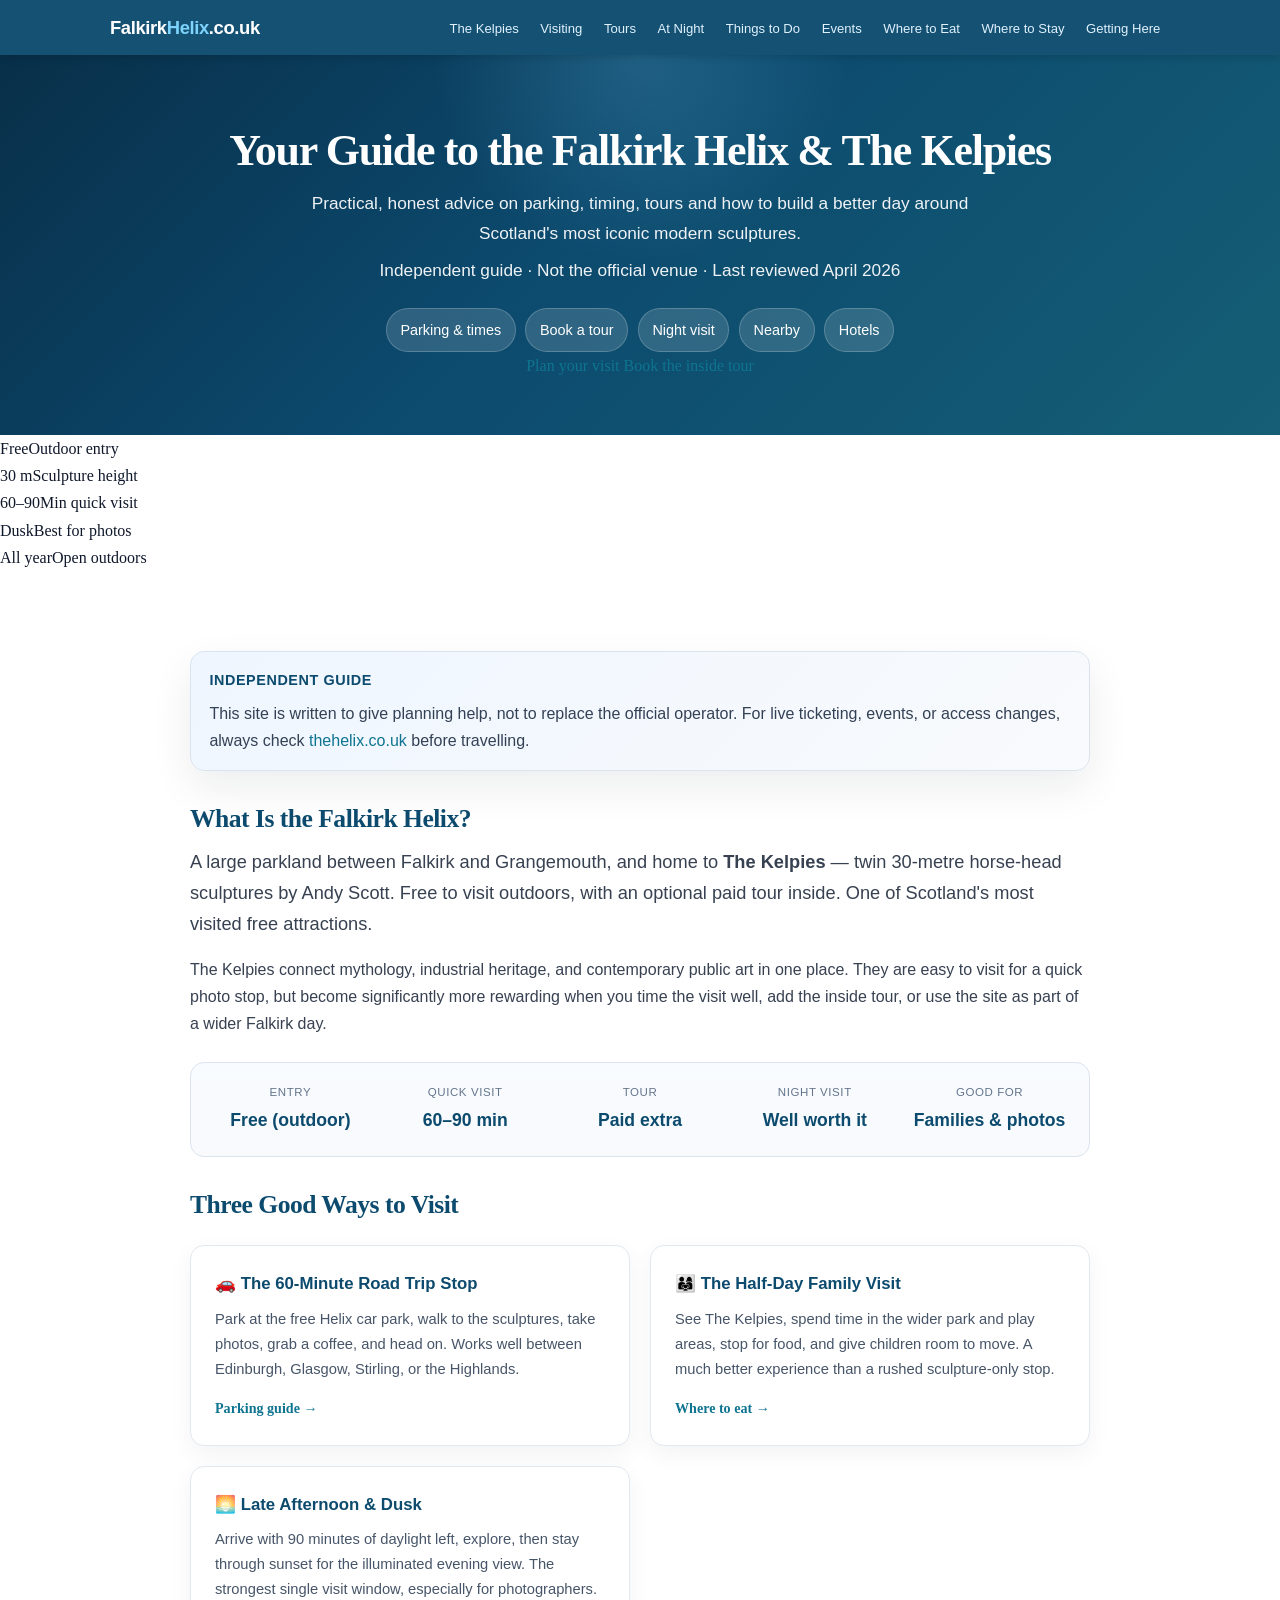
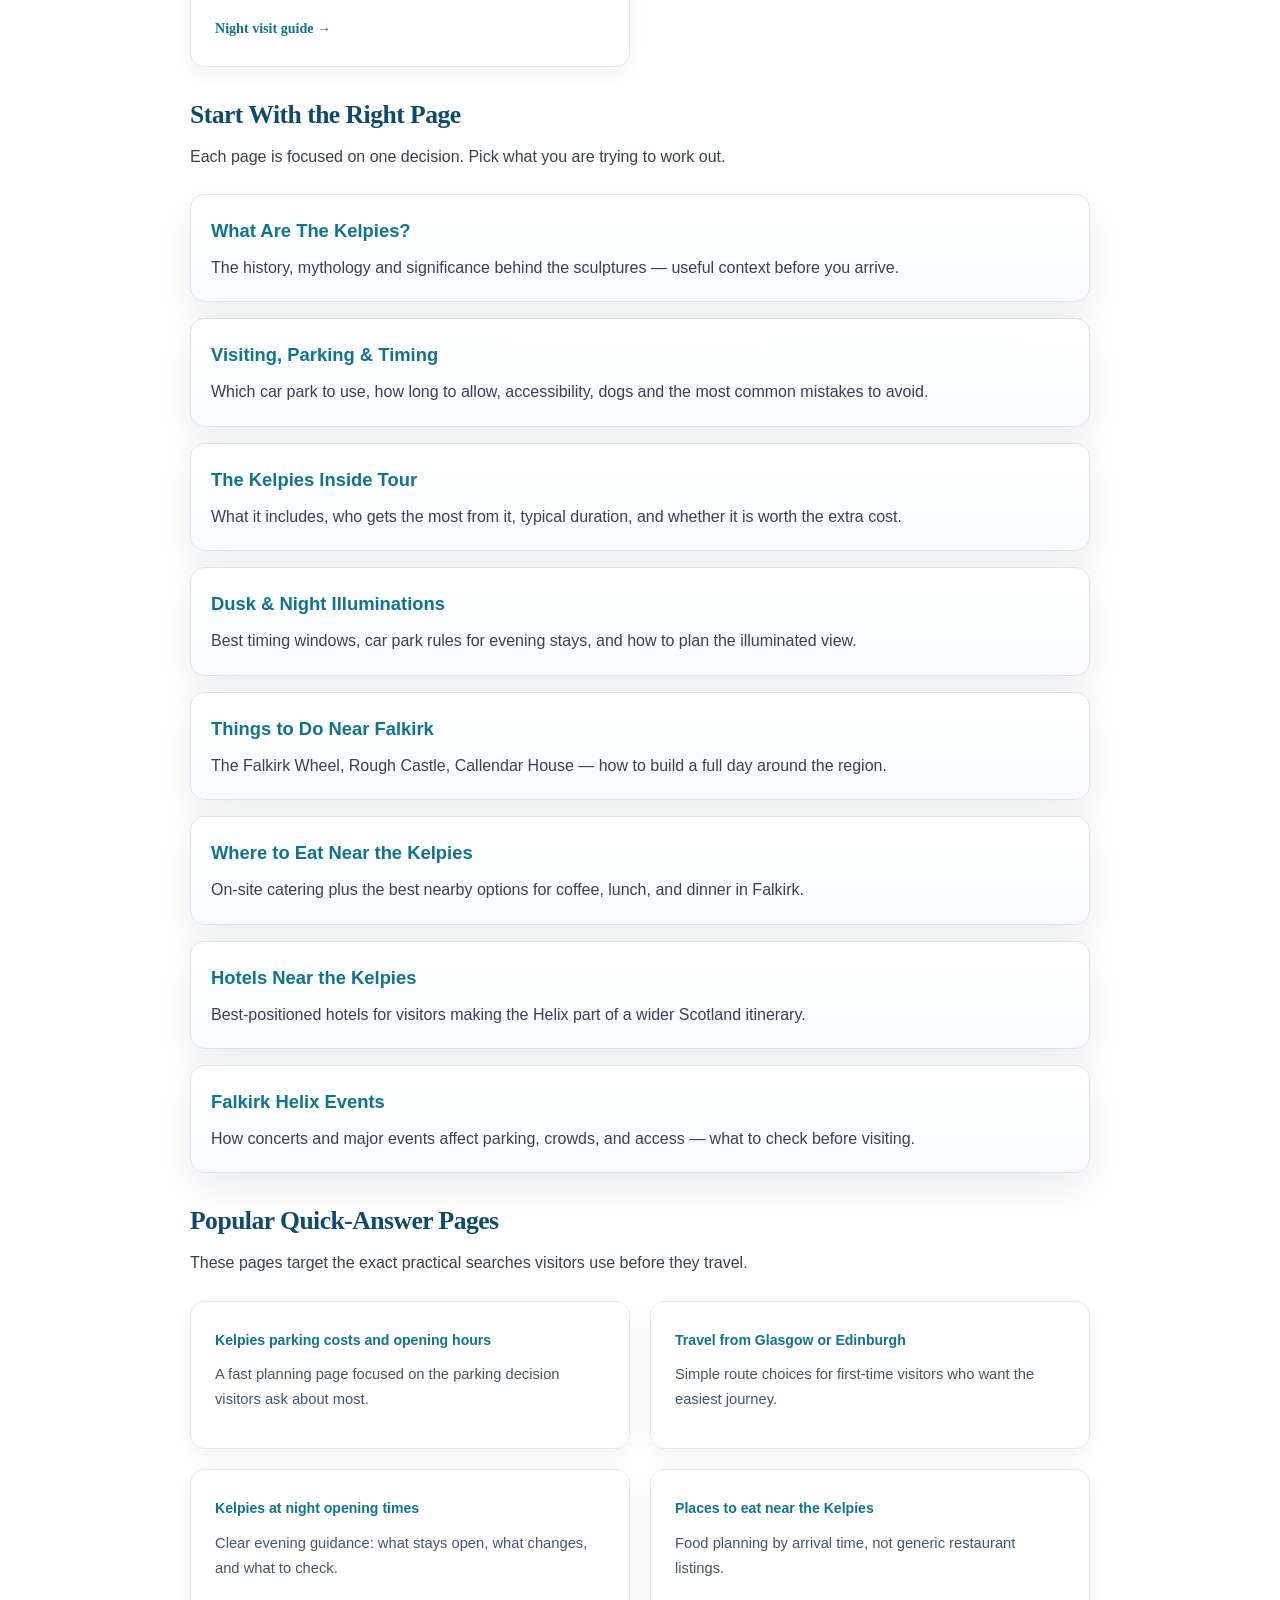
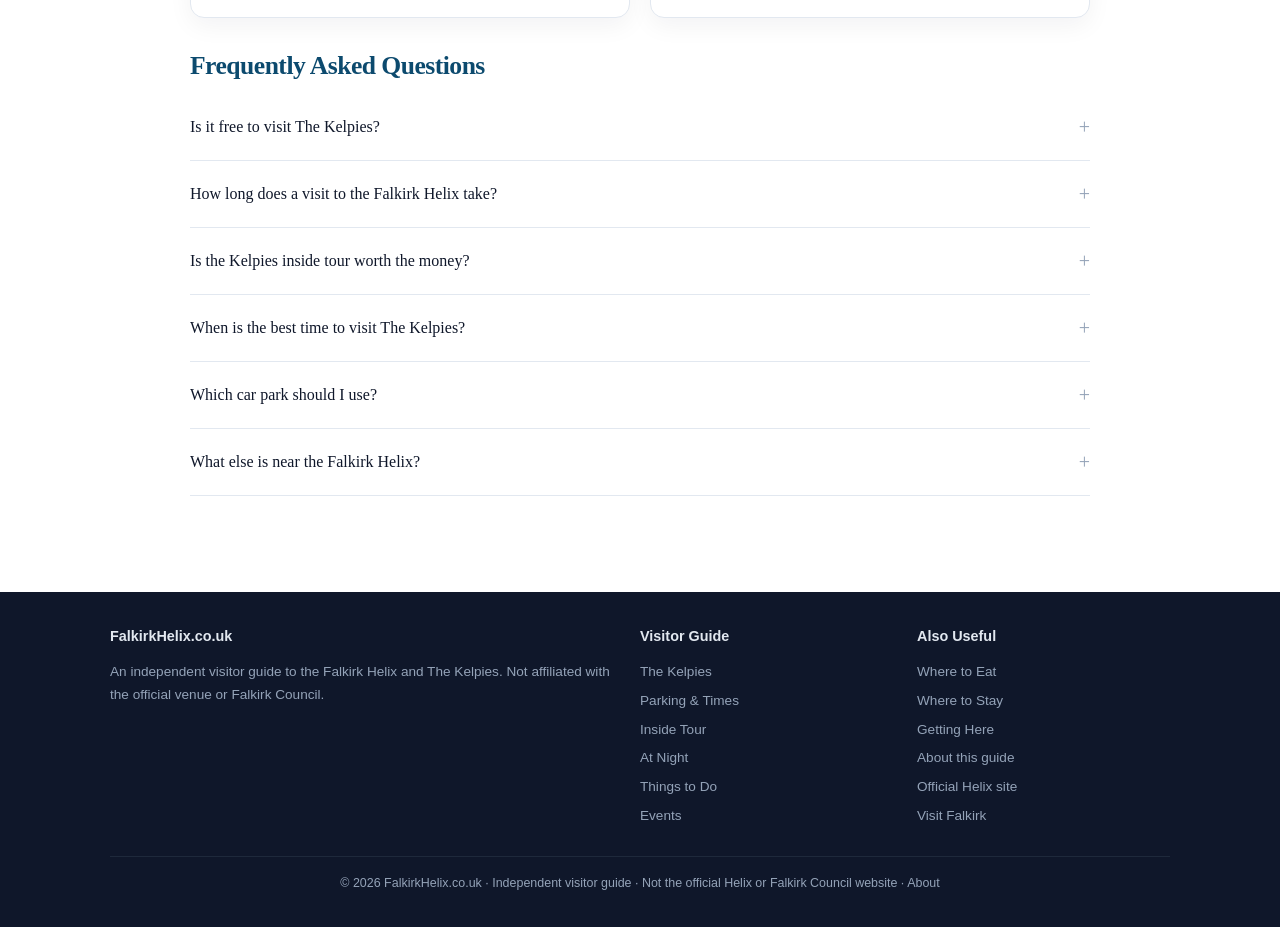
==== commit 45091cbe: "Improve SEO architecture and remove monetization-first elements. Ship CTR-focused query pages, stren" ====
--- a/index.html
+++ b/index.html
@@ -1,361 +1,233 @@
 <!DOCTYPE html>
+
 <html lang="en-GB">
 <head>
-<meta charset="utf-8">
-<meta name="viewport" content="width=device-width,initial-scale=1">
-<meta name="theme-color" content="#0c4a6e">
-<link rel="icon" href="favicon.svg" type="image/svg+xml">
-<link rel="apple-touch-icon" href="favicon.svg">
-<link rel="manifest" href="site.webmanifest">
-<link rel="preconnect" href="https://www.googletagmanager.com">
-<link rel="dns-prefetch" href="https://www.googletagmanager.com">
-<script async src="https://www.googletagmanager.com/gtag/js?id=G-SHTLL2F34W"></script>
+<meta charset="utf-8"/>
+<meta content="width=device-width,initial-scale=1" name="viewport"/>
+<meta content="#0c4a6e" name="theme-color"/>
+<link href="favicon.svg" rel="icon" type="image/svg+xml"/>
+<link href="favicon.svg" rel="apple-touch-icon"/>
+<link href="site.webmanifest" rel="manifest"/>
+<link href="https://www.googletagmanager.com" rel="preconnect"/>
+<link href="https://www.googletagmanager.com" rel="dns-prefetch"/>
+<script async="" src="https://www.googletagmanager.com/gtag/js?id=G-SHTLL2F34W"></script>
 <script src="ga.js"></script>
-<title>Falkirk Helix &amp; Kelpies Visitor Guide | Parking, Tours, Events &amp; Local Tips</title>
-<meta name="description" content="Independent Falkirk Helix and Kelpies visitor guide with practical advice on parking, tours, what to do nearby, where to eat, where to stay, and how to plan a better day out.">
-<link rel="canonical" href="https://falkirkhelix.co.uk/">
-<link rel="alternate" hreflang="en-GB" href="https://falkirkhelix.co.uk/">
-<link rel="alternate" hreflang="x-default" href="https://falkirkhelix.co.uk/">
-<meta name="robots" content="index,follow,max-image-preview:large,max-snippet:-1,max-video-preview:-1">
-<link rel="stylesheet" href="style.css">
-<link rel="sitemap" type="application/xml" title="Sitemap" href="sitemap.xml">
-<meta property="og:title" content="Falkirk Helix &amp; The Kelpies Visitor Guide">
-<meta property="og:description" content="Useful local advice for visiting The Kelpies and the Falkirk Helix: parking, timing, tours, family tips, food, hotels, and nearby attractions.">
-<meta property="og:url" content="https://falkirkhelix.co.uk/">
-<meta property="og:type" content="website">
-<meta property="og:locale" content="en_GB">
-<meta property="og:site_name" content="FalkirkHelix.co.uk">
-<meta property="og:image" content="https://falkirkhelix.co.uk/social-preview.png">
-<meta property="og:image:width" content="1200">
-<meta property="og:image:height" content="630">
-<meta property="og:image:alt" content="Falkirk Helix and The Kelpies visitor guide">
-<meta name="twitter:card" content="summary_large_image">
-<meta name="twitter:image" content="https://falkirkhelix.co.uk/social-preview.png">
-<meta name="twitter:image:alt" content="Falkirk Helix and The Kelpies visitor guide">
-
+<title>Falkirk Helix &amp; Kelpies Visitor Guide | Parking, Tours &amp; Tips</title>
+<meta content="Your independent guide to the Falkirk Helix and The Kelpies. Parking, opening times, inside tour advice, night visits, nearby attractions, food and hotels." name="description"/>
+<link href="https://falkirkhelix.co.uk/" rel="canonical"/>
+<link href="https://falkirkhelix.co.uk/" hreflang="en-GB" rel="alternate"/>
+<link href="https://falkirkhelix.co.uk/" hreflang="x-default" rel="alternate"/>
+<meta content="index,follow,max-image-preview:large,max-snippet:-1,max-video-preview:-1" name="robots"/>
+<link href="style.css" rel="stylesheet"/>
+
+<link href="sitemap.xml" rel="sitemap" title="Sitemap" type="application/xml"/>
+<meta content="Falkirk Helix &amp; Kelpies — Independent Visitor Guide" property="og:title"/>
+<meta content="Practical advice on parking, tours, night visits, nearby attractions and hotels for the Falkirk Helix and The Kelpies." property="og:description"/>
+<meta content="https://falkirkhelix.co.uk/" property="og:url"/>
+<meta content="website" property="og:type"/>
+<meta content="en_GB" property="og:locale"/>
+<meta content="FalkirkHelix.co.uk" property="og:site_name"/>
+<meta content="https://falkirkhelix.co.uk/social-preview.png" property="og:image"/>
+<meta content="1200" property="og:image:width"/>
+<meta content="630" property="og:image:height"/>
+<meta content="Falkirk Helix and The Kelpies visitor guide" property="og:image:alt"/>
+<meta content="summary_large_image" name="twitter:card"/>
+<meta content="https://falkirkhelix.co.uk/social-preview.png" name="twitter:image"/>
+<meta content="Falkirk Helix and The Kelpies visitor guide" name="twitter:image:alt"/>
 <script type="application/ld+json">
-{
-  "@context":"https://schema.org",
-  "@graph":[
-    {
-      "@type":"WebSite",
-      "name":"Falkirk Helix Visitor Guide",
-      "url":"https://falkirkhelix.co.uk/",
-      "description":"Independent visitor guide to the Falkirk Helix and The Kelpies in Central Scotland."
-    },
-    {
-      "@type":"TouristAttraction",
-      "name":"The Helix",
-      "alternateName":"The Helix - Home of The Kelpies",
-      "description":"A major parkland in Falkirk that is home to The Kelpies, walking routes, play areas, cycling paths, and visitor facilities.",
-      "url":"https://falkirkhelix.co.uk/",
-      "address":{
-        "@type":"PostalAddress",
-        "addressLocality":"Falkirk",
-        "addressRegion":"Scotland",
-        "addressCountry":"GB"
-      },
-      "geo":{
-        "@type":"GeoCoordinates",
-        "latitude":56.0167,
-        "longitude":-3.7567
-      },
-      "publicAccess":true,
-      "isAccessibleForFree":true
-    },
-    {
-      "@type":"ItemList",
-      "name":"Key Falkirk Helix visitor resources",
-      "itemListElement":[
-        {"@type":"ListItem","position":1,"url":"https://falkirkhelix.co.uk/visiting.html","name":"Parking and visitor information"},
-        {"@type":"ListItem","position":2,"url":"https://falkirkhelix.co.uk/tour.html","name":"Kelpies tour guide"},
-        {"@type":"ListItem","position":3,"url":"https://falkirkhelix.co.uk/night.html","name":"The Kelpies at night"},
-        {"@type":"ListItem","position":4,"url":"https://falkirkhelix.co.uk/things-to-do.html","name":"Things to do nearby"},
-        {"@type":"ListItem","position":5,"url":"https://falkirkhelix.co.uk/getting-here.html","name":"How to get here"}
-      ]
-    },
-    {
-      "@type":"FAQPage",
-      "mainEntity":[
-        {
-          "@type":"Question",
-          "name":"Is it free to visit The Kelpies?",
-          "acceptedAnswer":{
-            "@type":"Answer",
-            "text":"Yes. Seeing The Kelpies and walking around the Helix is free. You normally only pay for optional extras such as the inside tour or parking in the paid car park near the sculptures."
-          }
-        },
-        {
-          "@type":"Question",
-          "name":"How long should I allow?",
-          "acceptedAnswer":{
-            "@type":"Answer",
-            "text":"One to two hours is enough for most first-time visitors. Allow longer if you want the tour, food, family play time, or a combined visit with another Falkirk attraction."
-          }
-        },
-        {
-          "@type":"Question",
-          "name":"Is the paid tour worth it?",
-          "acceptedAnswer":{
-            "@type":"Answer",
-            "text":"Usually yes if you are interested in the engineering, story, or want something more memorable than a quick walk-up photo stop. If you mainly want an outdoor look at the sculptures, you can still have a very good free visit."
-          }
-        },
-        {
-          "@type":"Question",
-          "name":"When is the best time to visit?",
-          "acceptedAnswer":{
-            "@type":"Answer",
-            "text":"Early morning is quieter, late afternoon often gives nicer light, and dusk is the best time if you want to stay for the illuminated evening view."
-          }
-        },
-        {
-          "@type":"Question",
-          "name":"Can I build a half-day around it?",
-          "acceptedAnswer":{
-            "@type":"Answer",
-            "text":"Definitely. The Kelpies work best as part of a wider outing that includes the Helix parkland, a meal stop, and possibly the Falkirk Wheel or another nearby attraction."
-          }
-        }
-      ]
-    }
-  ]
-}
+{"@context":"https://schema.org","@graph":[{"@type":"WebSite","name":"FalkirkHelix.co.uk","url":"https://falkirkhelix.co.uk/"},{"@type":"TouristAttraction","name":"The Kelpies & Falkirk Helix","description":"The Kelpies are two 30-metre horse-head sculptures by Andy Scott at the Falkirk Helix parkland, Central Scotland.","url":"https://falkirkhelix.co.uk/","address":{"@type":"PostalAddress","addressLocality":"Falkirk","addressRegion":"Falkirk","postalCode":"FK2 7ZT","addressCountry":"GB"},"geo":{"@type":"GeoCoordinates","latitude":56.0005,"longitude":-3.7742},"isAccessibleForFree":true}]}
 </script>
 </head>
 <body>
-
-<a href="#main" class="skip-link">Skip to main content</a>
-
+<a class="skip-link" href="#main">Skip to main content</a>
 <header class="site-header">
-  <div class="wide-container">
-    <a href="index.html" class="site-logo">Falkirk<span>Helix</span>.co.uk</a>
-    <button class="nav-toggle" aria-label="Toggle navigation" aria-expanded="false">&#9776;</button>
-    <nav id="main-nav">
-      <ul>
-        <li><a href="index.html" aria-current="page">Home</a></li>
-        <li><a href="kelpies.html">The Kelpies</a></li>
-        <li><a href="visiting.html">Visiting</a></li>
-        <li><a href="tour.html">Tours</a></li>
-        <li><a href="night.html">At Night</a></li>
-        <li><a href="things-to-do.html">Things to Do</a></li>
-        <li><a href="events.html">Events</a></li>
-        <li><a href="eating.html">Where to Eat</a></li>
-        <li><a href="hotels.html">Where to Stay</a></li>
-        <li><a href="getting-here.html">Getting Here</a></li><li><a href="about.html">About</a></li>
-      </ul>
-    </nav>
-  </div>
+<div class="wide-container">
+<a class="site-logo" href="index.html">Falkirk<span>Helix</span>.co.uk</a>
+<button aria-expanded="false" aria-label="Toggle navigation" class="nav-toggle">☰</button>
+<nav id="main-nav">
+<ul>
+<li><a href="kelpies.html">The Kelpies</a></li>
+<li><a href="visiting.html">Visiting</a></li>
+<li><a href="tour.html">Tours</a></li>
+<li><a href="night.html">At Night</a></li>
+<li><a href="things-to-do.html">Things to Do</a></li>
+<li><a href="events.html">Events</a></li>
+<li><a href="eating.html">Where to Eat</a></li>
+<li><a href="hotels.html">Where to Stay</a></li>
+<li><a href="getting-here.html">Getting Here</a></li>
+</ul>
+</nav>
+</div>
 </header>
-
-<section class="hero" style="background-image: radial-gradient(circle at top right, rgba(125, 211, 252, 0.16), transparent 28%), radial-gradient(circle at bottom left, rgba(224, 242, 254, 0.08), transparent 30%), linear-gradient(135deg, #082f49 0%, #0c4a6e 45%, #155e75 100%); background-size: cover; background-position: center;">
-  <div class="container">
-    <h1>Your Independent Guide to the Falkirk Helix &amp; The Kelpies</h1>
-    <p>Practical local advice for planning a smoother visit: where to park, when to go, what is worth paying for, and how to build a better day around the Helix.</p>
-    <p class="hero-sub">Last reviewed 3 April 2026 for site copy and visitor guidance</p>
-    <div class="jump-links">
-      <a href="#start-here">Start here</a>
-      <a href="#best-for">Best for your trip</a>
-      <a href="#plan-day">Plan your day</a>
-      <a href="#faq">Popular questions</a>
-    </div>
-  </div>
+<section class="hero">
+<div class="container">
+<h1>Your Guide to the Falkirk Helix &amp; The Kelpies</h1>
+<p>Practical, honest advice on parking, timing, tours and how to build a better day around Scotland's most iconic modern sculptures.</p>
+<p class="hero-sub">Independent guide · Not the official venue · Last reviewed April 2026</p>
+<div class="jump-links">
+<a href="visiting.html">Parking &amp; times</a>
+<a href="tour.html">Book a tour</a>
+<a href="night.html">Night visit</a>
+<a href="things-to-do.html">Nearby</a>
+<a href="hotels.html">Hotels</a>
+</div>
+<div class="hero-btns">
+<a class="btn-hero-primary" href="visiting.html">Plan your visit</a>
+<a class="btn-hero-gold" href="tour.html">Book the inside tour</a>
+</div>
+</div>
 </section>
-
+<!-- Stat strip -->
+<div class="stat-strip">
+<div class="stat-strip__inner">
+<div class="stat"><span class="stat__val">Free</span><span class="stat__lbl">Outdoor entry</span></div>
+<div class="stat"><span class="stat__val">30 m</span><span class="stat__lbl">Sculpture height</span></div>
+<div class="stat"><span class="stat__val">60–90</span><span class="stat__lbl">Min quick visit</span></div>
+<div class="stat"><span class="stat__val">Dusk</span><span class="stat__lbl">Best for photos</span></div>
+<div class="stat"><span class="stat__val">All year</span><span class="stat__lbl">Open outdoors</span></div>
+</div>
+</div>
+<!-- Ad unit -->
+<div class="container" style="text-align:center;padding-top:1.5rem">
+<!-- Replace with AdSense leaderboard -->
+
+</div>
 <main id="main">
 <div class="container content">
-
-  <div class="trust-box">
-    <strong>How This Guide Is Written</strong>
-    <p>This is an independent guide built to help visitors quickly find the practical details that usually get buried across multiple pages. We are not the official venue, so for anything time-sensitive such as ticketing, event access, seasonal hours, or temporary restrictions, treat this site as planning guidance and double-check with the official operator before travelling.</p>
-  </div>
-
-  <div class="quick-facts" id="start-here">
-    <div class="quick-fact"><span class="label">Entry</span><span class="value">Free to see</span></div>
-    <div class="quick-fact"><span class="label">Best quick visit</span><span class="value">60-90 mins</span></div>
-    <div class="quick-fact"><span class="label">Tour</span><span class="value">Paid extra</span></div>
-    <div class="quick-fact"><span class="label">Night visit</span><span class="value">Well worth it</span></div>
-    <div class="quick-fact"><span class="label">Good for</span><span class="value">Families &amp; photos</span></div>
-  </div>
-
-  <p class="lede">If you are deciding whether the Falkirk Helix is worth your time, the short answer is yes, especially if you want an easy, photogenic stop that can be free, family-friendly, and combined with other Central Scotland attractions. The key is visiting with the right expectations.</p>
-
-  <h2>Is It Right For You?</h2>
-  <div class="mini-grid">
-    <div class="mini-card">
-      <h3>Best for a short stop</h3>
-      <p>Drive in, walk to The Kelpies, take photos, grab a coffee, and leave in around an hour if you are keeping a Scotland road trip moving.</p>
-    </div>
-    <div class="mini-card">
-      <h3>Best for families</h3>
-      <p>Give it half a day so you can add the wider park, paths, and play areas rather than just seeing the sculptures and heading straight back.</p>
-    </div>
-    <div class="mini-card">
-      <h3>Best for photographers</h3>
-      <p>Arrive before sunset, shoot in daylight, then stay for dusk and the illumination. That is the most rewarding single visit window.</p>
-    </div>
-  </div>
-
-  <h2>What Is the Falkirk Helix?</h2>
-  <p>The Helix is a large parkland between Falkirk and Grangemouth and the home of The Kelpies, the 30-metre horse-head sculptures designed by Andy Scott. For most visitors, The Kelpies are the headline attraction, but the site works best as more than a quick photo stop. There are walking routes, cycling paths, family-friendly outdoor space, and enough nearby attractions to turn a simple stop into a strong half-day itinerary.</p>
-  <p>That is why this guide focuses on usefulness rather than hype. People usually want answers to the same questions: is it free, how long should I allow, where should I park, is the paid tour worth it, and what else can I do nearby so the journey feels worthwhile. Those are the questions this site is built around.</p>
-
-  <div class="note-list">
-    <div class="note"><strong>Best if you want free value:</strong> Visit in daylight, use the free Helix car park, walk to the sculptures, and combine the stop with the wider park.</div>
-    <div class="note"><strong>Best if you want the full experience:</strong> Book the inside tour, then stay into dusk so you can see the sculptures illuminated after dark.</div>
-    <div class="note"><strong>Best if you are travelling with children:</strong> Pair The Kelpies with the park and nearby family attractions instead of treating it as a stand-alone stop.</div>
-  </div>
-
-  <h2 id="best-for">Start With the Right Page</h2>
-  <p class="section-intro">The site performs best when it helps people self-select quickly. Instead of reading everything, start with the page that matches the decision you are trying to make.</p>
-
-  <div class="cards">
-    <div class="card">
-      <h3>Parking, access and practical details</h3>
-      <p>Use this first if you want the simple stuff sorted: where to park, opening times, facilities, dog rules, accessibility, and the quickest way to avoid common mistakes.</p>
-      <a href="visiting.html">Go to visitor information &rarr;</a>
-    </div>
-    <div class="card">
-      <h3>Should you pay for the inside tour?</h3>
-      <p>Find out what the Kelpies tour includes, who will enjoy it most, and when it adds real value instead of just padding out the day.</p>
-      <a href="tour.html">Read the tour guide &rarr;</a>
-    </div>
-    <div class="card">
-      <h3>Is it better in daylight or at night?</h3>
-      <p>If you are timing a visit for atmosphere or photos, this page helps you choose the best window and avoid getting caught by car park restrictions.</p>
-      <a href="night.html">See the night guide &rarr;</a>
-    </div>
-    <div class="card">
-      <h3>What else is nearby?</h3>
-      <p>Use this if you are trying to build a fuller day around Falkirk instead of making a single-stop journey just for one landmark.</p>
-      <a href="things-to-do.html">Plan nearby activities &rarr;</a>
-    </div>
-    <div class="card">
-      <h3>Food, coffee and a proper break</h3>
-      <p>Useful if you want to turn the trip into something more relaxed, especially with family or if you are arriving around lunch.</p>
-      <a href="eating.html">Find somewhere to eat &rarr;</a>
-    </div>
-    <div class="card">
-      <h3>Hotels and overnight stays</h3>
-      <p>Helpful if The Kelpies are part of a broader Scotland itinerary or you are travelling during a busy event weekend.</p>
-      <a href="hotels.html">See where to stay &rarr;</a>
-    </div>
-  </div>
-
-  <div class="page-divider"></div>
-
-  <h2 id="plan-day">Three Good Ways to Visit</h2>
-  <div class="checklist">
-    <div class="checklist-item">
-      <h3>The 60-minute stop</h3>
-      <p>Best for road trips. Park, walk to the sculptures, take photos, have a quick look around, and move on. This works well if you are already travelling between Edinburgh, Glasgow, Stirling, or the Highlands.</p>
-    </div>
-    <div class="checklist-item">
-      <h3>The half-day family visit</h3>
-      <p>Best if you want better value from the journey. See The Kelpies, spend time in the wider park, stop for food, and give children room to move rather than asking them to treat it like a pure sightseeing stop.</p>
-    </div>
-    <div class="checklist-item">
-      <h3>The late-afternoon and dusk visit</h3>
-      <p>Best for atmosphere. Arrive with enough daylight to explore, then stay through sunset so you catch the transition into the illuminated evening view.</p>
-    </div>
-  </div>
-
-  <h2>What Makes This Place Worth Visiting?</h2>
-  <p>The Kelpies are one of those rare attractions that work for several different travel styles at once. They can be a free photo stop, a family outing, a short cultural detour, or part of a larger Falkirk day with the Falkirk Wheel and other nearby sights. That flexibility is a big reason they remain popular.</p>
-  <p>They also have a strong sense of place. The sculptures are not random roadside art: they connect to Scotland's industrial past, canal heritage, and the mythology behind the kelpie name. Visitors do not need a deep interest in engineering or folklore to enjoy them, but both layers help the site feel more substantial than a simple look-and-leave landmark.</p>
-
-  <div class="info-box">
-    <h3>Editorial View</h3>
-    <p>If you only want the biggest visual payoff for the least effort, The Kelpies are a very good stop. If you are travelling a long distance and want a full day of activity from this site alone, plan to combine it with nearby attractions or the wider park so the trip feels more complete.</p>
-  </div>
-
-  <h2>Why This Site Can Be Useful</h2>
-  <div class="resource-list">
-    <div class="resource-card">
-      <h3>It answers the practical questions quickly</h3>
-      <p>Parking, walk times, tour expectations, accessibility, and timing decisions usually matter more than general background once someone has decided to visit.</p>
-    </div>
-    <div class="resource-card">
-      <h3>It helps people avoid poor timing</h3>
-      <p>The difference between a rushed midday stop and a well-planned dusk visit is huge. The site is strongest when it helps visitors time things well.</p>
-    </div>
-    <div class="resource-card">
-      <h3>It puts the Helix in a wider itinerary context</h3>
-      <p>Many visitors are not searching for a deep museum-style guide. They want to know how the Helix fits into a better day in Falkirk or Central Scotland.</p>
-    </div>
-  </div>
-
-  <section id="faq">
-    <h2>Frequently Asked Questions</h2>
-
-    <div class="faq-item">
-      <button type="button" class="faq-q" aria-expanded="false" onclick="toggleFaq(this)">Is it free to visit The Kelpies?</button>
-      <div class="faq-a">Yes. Seeing The Kelpies and walking around the Helix is free. You normally only pay for optional extras such as the inside tour or parking in the paid car park near the sculptures.</div>
-    </div>
-
-    <div class="faq-item">
-      <button type="button" class="faq-q" aria-expanded="false" onclick="toggleFaq(this)">How long should I allow?</button>
-      <div class="faq-a">One to two hours is enough for most first-time visitors. Allow longer if you want the tour, food, family play time, or a combined visit with another Falkirk attraction.</div>
-    </div>
-
-    <div class="faq-item">
-      <button type="button" class="faq-q" aria-expanded="false" onclick="toggleFaq(this)">Is the paid tour worth it?</button>
-      <div class="faq-a">Usually yes if you are interested in the engineering, story, or want something more memorable than a quick walk-up photo stop. If you mainly want an outdoor look at the sculptures, you can still have a very good free visit.</div>
-    </div>
-
-    <div class="faq-item">
-      <button type="button" class="faq-q" aria-expanded="false" onclick="toggleFaq(this)">When is the best time to visit?</button>
-      <div class="faq-a">Early morning is quieter, late afternoon often gives nicer light, and dusk is the best time if you want to stay for the illuminated evening view.</div>
-    </div>
-
-    <div class="faq-item">
-      <button type="button" class="faq-q" aria-expanded="false" onclick="toggleFaq(this)">Can I build a half-day around it?</button>
-      <div class="faq-a">Definitely. The Kelpies work best as part of a wider outing that includes the Helix parkland, a meal stop, and possibly the Falkirk Wheel or another nearby attraction.</div>
-    </div>
-  </section>
-
-  <div class="cta-section">
-    <h2>Start With the Practical Stuff</h2>
-    <p>If you are visiting soon, the parking and visitor information page is the best next step. It is the quickest way to avoid easy mistakes and plan a smoother trip.</p>
-    <a href="visiting.html" class="btn">Open visitor information &rarr;</a>
-  </div>
-
+<div class="trust-box">
+<strong>Independent guide</strong>
+<p>This site is written to give planning help, not to replace the official operator. For live ticketing, events, or access changes, always check <a href="https://www.thehelix.co.uk" rel="noopener" target="_blank">thehelix.co.uk</a> before travelling.</p>
+</div>
+<h2>What Is the Falkirk Helix?</h2>
+<p class="lede">A large parkland between Falkirk and Grangemouth, and home to <strong>The Kelpies</strong> — twin 30-metre horse-head sculptures by Andy Scott. Free to visit outdoors, with an optional paid tour inside. One of Scotland's most visited free attractions.</p>
+<p>The Kelpies connect mythology, industrial heritage, and contemporary public art in one place. They are easy to visit for a quick photo stop, but become significantly more rewarding when you time the visit well, add the inside tour, or use the site as part of a wider Falkirk day.</p>
+<div class="quick-facts">
+<div class="quick-fact"><span class="label">Entry</span><span class="value">Free (outdoor)</span></div>
+<div class="quick-fact"><span class="label">Quick visit</span><span class="value">60–90 min</span></div>
+<div class="quick-fact"><span class="label">Tour</span><span class="value">Paid extra</span></div>
+<div class="quick-fact"><span class="label">Night visit</span><span class="value">Well worth it</span></div>
+<div class="quick-fact"><span class="label">Good for</span><span class="value">Families &amp; photos</span></div>
+</div>
+<h2>Three Good Ways to Visit</h2>
+<div class="cards">
+<div class="card">
+<h3>🚗 The 60-Minute Road Trip Stop</h3>
+<p>Park at the free Helix car park, walk to the sculptures, take photos, grab a coffee, and head on. Works well between Edinburgh, Glasgow, Stirling, or the Highlands.</p>
+<a href="visiting.html">Parking guide →</a>
+</div>
+<div class="card">
+<h3>👨‍👩‍👧 The Half-Day Family Visit</h3>
+<p>See The Kelpies, spend time in the wider park and play areas, stop for food, and give children room to move. A much better experience than a rushed sculpture-only stop.</p>
+<a href="eating.html">Where to eat →</a>
+</div>
+<div class="card">
+<h3>🌅 Late Afternoon &amp; Dusk</h3>
+<p>Arrive with 90 minutes of daylight left, explore, then stay through sunset for the illuminated evening view. The strongest single visit window, especially for photographers.</p>
+<a href="night.html">Night visit guide →</a>
+</div>
+</div>
+<h2>Start With the Right Page</h2>
+<p class="section-intro">Each page is focused on one decision. Pick what you are trying to work out.</p>
+<div class="resource-list">
+<div class="resource-card">
+<h3><a href="kelpies.html">What Are The Kelpies?</a></h3>
+<p>The history, mythology and significance behind the sculptures — useful context before you arrive.</p>
+</div>
+<div class="resource-card">
+<h3><a href="visiting.html">Visiting, Parking &amp; Timing</a></h3>
+<p>Which car park to use, how long to allow, accessibility, dogs and the most common mistakes to avoid.</p>
+</div>
+<div class="resource-card">
+<h3><a href="tour.html">The Kelpies Inside Tour</a></h3>
+<p>What it includes, who gets the most from it, typical duration, and whether it is worth the extra cost.</p>
+</div>
+<div class="resource-card">
+<h3><a href="night.html">Dusk &amp; Night Illuminations</a></h3>
+<p>Best timing windows, car park rules for evening stays, and how to plan the illuminated view.</p>
+</div>
+<div class="resource-card">
+<h3><a href="things-to-do.html">Things to Do Near Falkirk</a></h3>
+<p>The Falkirk Wheel, Rough Castle, Callendar House — how to build a full day around the region.</p>
+</div>
+<div class="resource-card">
+<h3><a href="eating.html">Where to Eat Near the Kelpies</a></h3>
+<p>On-site catering plus the best nearby options for coffee, lunch, and dinner in Falkirk.</p>
+</div>
+<div class="resource-card">
+<h3><a href="hotels.html">Hotels Near the Kelpies</a></h3>
+<p>Best-positioned hotels for visitors making the Helix part of a wider Scotland itinerary.</p>
+</div>
+<div class="resource-card">
+<h3><a href="events.html">Falkirk Helix Events</a></h3>
+<p>How concerts and major events affect parking, crowds, and access — what to check before visiting.</p>
+</div>
+</div>
+<h2>Popular Quick-Answer Pages</h2>
+<p class="section-intro">These pages target the exact practical searches visitors use before they travel.</p>
+<div class="cards"><div class="card"><h3><a href="kelpies-parking-costs-hours.html">Kelpies parking costs and opening hours</a></h3><p>A fast planning page focused on the parking decision visitors ask about most.</p></div><div class="card"><h3><a href="kelpies-from-glasgow-edinburgh.html">Travel from Glasgow or Edinburgh</a></h3><p>Simple route choices for first-time visitors who want the easiest journey.</p></div><div class="card"><h3><a href="kelpies-night-times.html">Kelpies at night opening times</a></h3><p>Clear evening guidance: what stays open, what changes, and what to check.</p></div><div class="card"><h3><a href="kelpies-nearby-food.html">Places to eat near the Kelpies</a></h3><p>Food planning by arrival time, not generic restaurant listings.</p></div></div>
+<h2>Frequently Asked Questions</h2>
+<div class="faq-item">
+<button aria-expanded="false" class="faq-q" onclick="toggleFaq(this)" type="button">Is it free to visit The Kelpies?</button>
+<div class="faq-a">Yes. Seeing The Kelpies outdoors and walking around the Helix parkland is completely free. You only pay for optional extras such as the inside tour, or for the paid car park nearest the sculptures.</div>
+</div>
+<div class="faq-item">
+<button aria-expanded="false" class="faq-q" onclick="toggleFaq(this)" type="button">How long does a visit to the Falkirk Helix take?</button>
+<div class="faq-a">Most first-time visitors allow 60–90 minutes for a standard stop. Allow 3–4 hours if you want to add the inside tour, explore the wider park, or stop for food. Dusk visits work best if you arrive around 90 minutes before sunset.</div>
+</div>
+<div class="faq-item">
+<button aria-expanded="false" class="faq-q" onclick="toggleFaq(this)" type="button">Is the Kelpies inside tour worth the money?</button>
+<div class="faq-a">For most visitors, yes — especially if you are interested in the engineering, heritage, or want more than a walk-up photo stop. See our <a href="tour.html">full tour guide</a> for detail on what to expect, pricing, and when to book ahead.</div>
+</div>
+<div class="faq-item">
+<button aria-expanded="false" class="faq-q" onclick="toggleFaq(this)" type="button">When is the best time to visit The Kelpies?</button>
+<div class="faq-a">Early morning for quiet photos. Late afternoon into dusk for atmosphere and the illuminated evening view. See our <a href="night.html">night visit guide</a> for specific timing advice.</div>
+</div>
+<div class="faq-item">
+<button aria-expanded="false" class="faq-q" onclick="toggleFaq(this)" type="button">Which car park should I use?</button>
+<div class="faq-a">The main Helix car park is the best all-round choice — free, short flat walk to the sculptures, and no evening restrictions. The paid car park nearer the Kelpies suits visitors with limited mobility or very short stops.</div>
+</div>
+<div class="faq-item">
+<button aria-expanded="false" class="faq-q" onclick="toggleFaq(this)" type="button">What else is near the Falkirk Helix?</button>
+<div class="faq-a">The <strong>Falkirk Wheel</strong> (world's only rotating boat lift, 5 min drive) is the strongest companion attraction. Also worth adding: Rough Castle Roman Fort, Callendar House, and the Bo'ness &amp; Kinneil Steam Railway. See our <a href="things-to-do.html">nearby attractions guide</a> for full detail.</div>
+</div>
 </div>
 </main>
-
 <footer class="site-footer">
-  <div class="wide-container">
-    <div class="footer-grid">
-      <div>
-        <h3>FalkirkHelix.co.uk</h3>
-        <p>An independent visitor guide to the Falkirk Helix and The Kelpies. Built to help people plan a better visit with practical, readable advice.</p>
-      </div>
-      <div>
-        <h3>Plan Your Visit</h3>
-        <ul>
-          <li><a href="visiting.html">Parking &amp; Visitor Info</a></li>
-          <li><a href="tour.html">Inside Tour</a></li>
-          <li><a href="night.html">At Night</a></li>
-          <li><a href="things-to-do.html">Things to Do Nearby</a></li>
-          <li><a href="getting-here.html">Getting Here</a></li>
-        </ul>
-      </div>
-      <div>
-        <h3>About This Site</h3>
-        <ul>
-          <li><a href="about.html">About the guide</a></li>
-          <li><a href="events.html">Events</a></li>
-          <li><a href="eating.html">Where to Eat</a></li>
-          <li><a href="hotels.html">Where to Stay</a></li>
-          <li><a href="sitemap.xml">Sitemap</a></li>
-        </ul>
-      </div>
-    </div>
-    <div class="footer-bottom">&copy; 2026 FalkirkHelix.co.uk &middot; Independent visitor guide &middot; Not the official Helix or Falkirk Council website</div>
-  </div>
+<div class="wide-container">
+<div class="footer-grid">
+<div>
+<h3>FalkirkHelix.co.uk</h3>
+<p>An independent visitor guide to the Falkirk Helix and The Kelpies. Not affiliated with the official venue or Falkirk Council.</p>
+</div>
+<div>
+<h3>Visitor Guide</h3>
+<ul>
+<li><a href="kelpies.html">The Kelpies</a></li>
+<li><a href="visiting.html">Parking &amp; Times</a></li>
+<li><a href="tour.html">Inside Tour</a></li>
+<li><a href="night.html">At Night</a></li>
+<li><a href="things-to-do.html">Things to Do</a></li>
+<li><a href="events.html">Events</a></li>
+</ul>
+</div>
+<div>
+<h3>Also Useful</h3>
+<ul>
+<li><a href="eating.html">Where to Eat</a></li>
+<li><a href="hotels.html">Where to Stay</a></li>
+<li><a href="getting-here.html">Getting Here</a></li>
+<li><a href="about.html">About this guide</a></li>
+<li><a href="https://www.thehelix.co.uk" rel="noopener" target="_blank">Official Helix site</a></li>
+<li><a href="https://www.visitfalkirk.com" rel="noopener" target="_blank">Visit Falkirk</a></li>
+</ul>
+</div>
+</div>
+<div class="footer-bottom">
+      © 2026 FalkirkHelix.co.uk · Independent visitor guide · Not the official Helix or Falkirk Council website · <a href="about.html">About</a>
+
+</div>
+</div>
 </footer>
-
 <script src="app.js"></script>
-
 </body>
 </html>
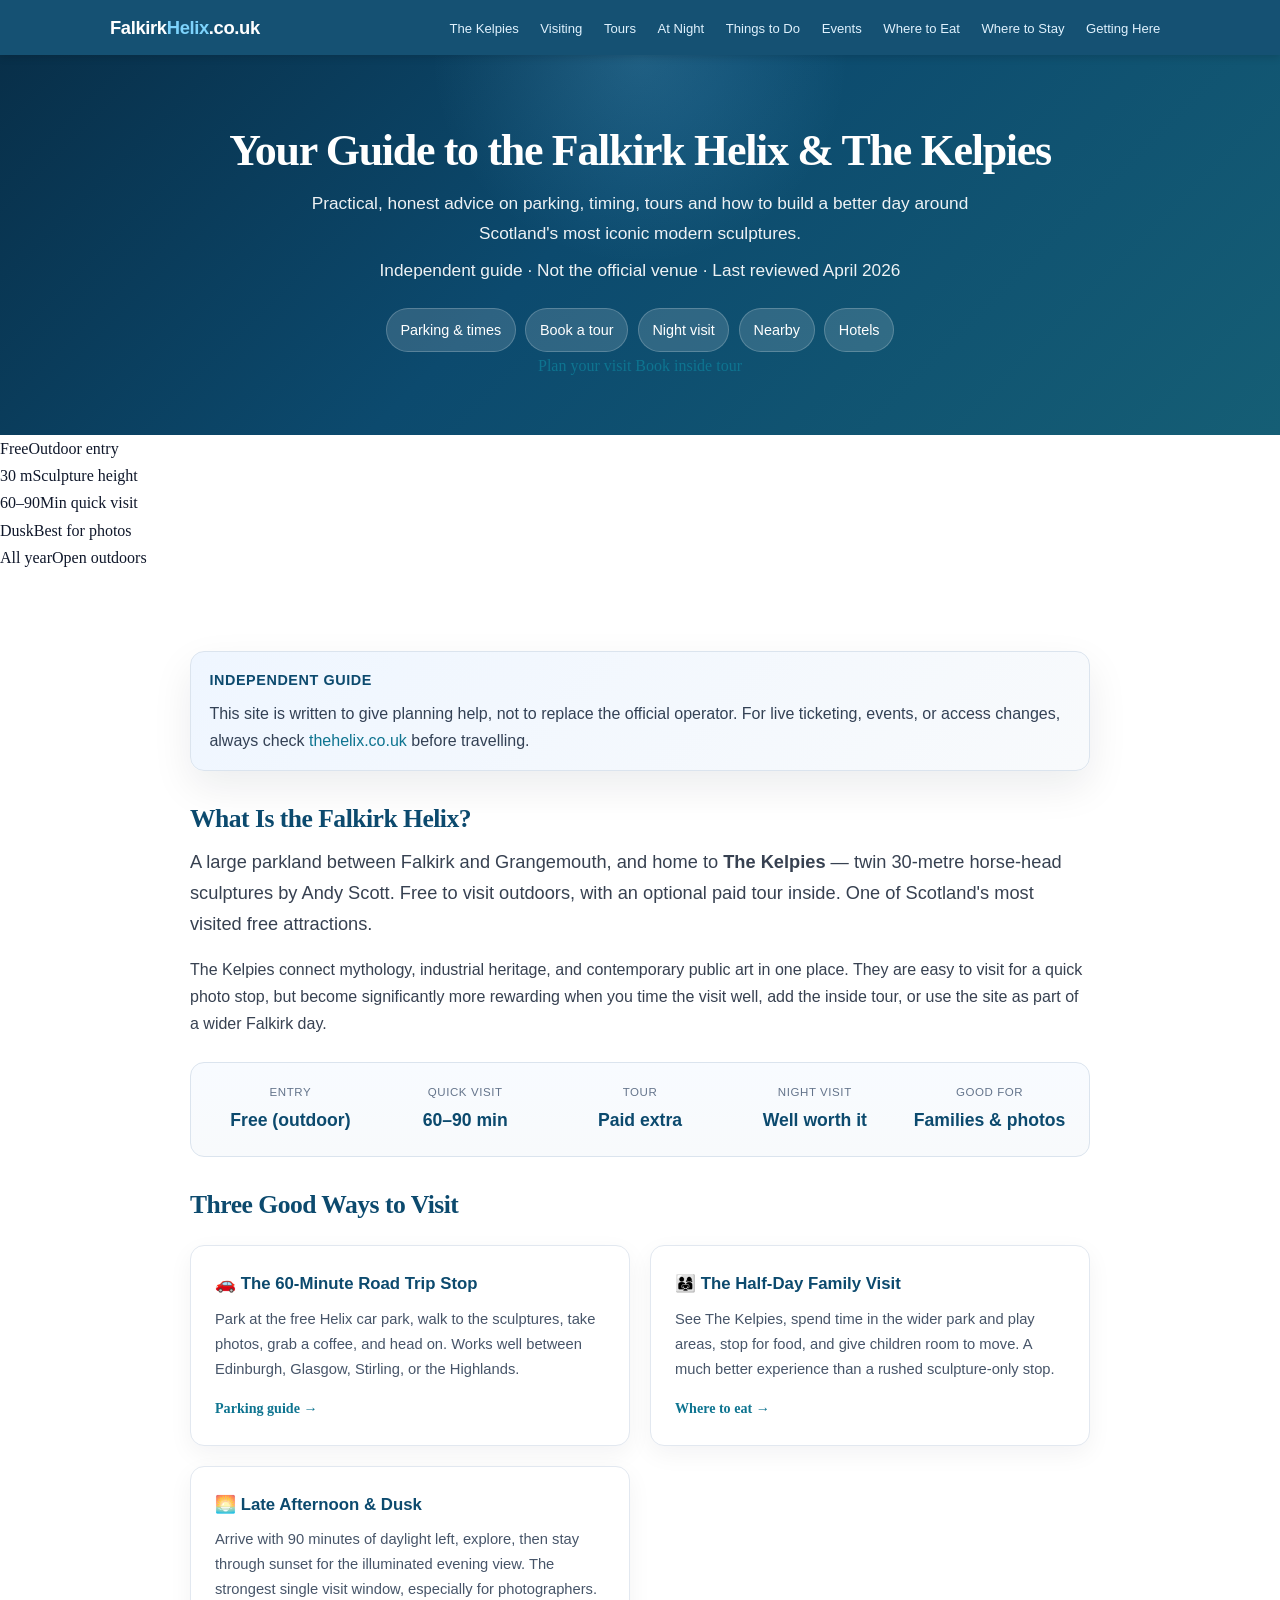
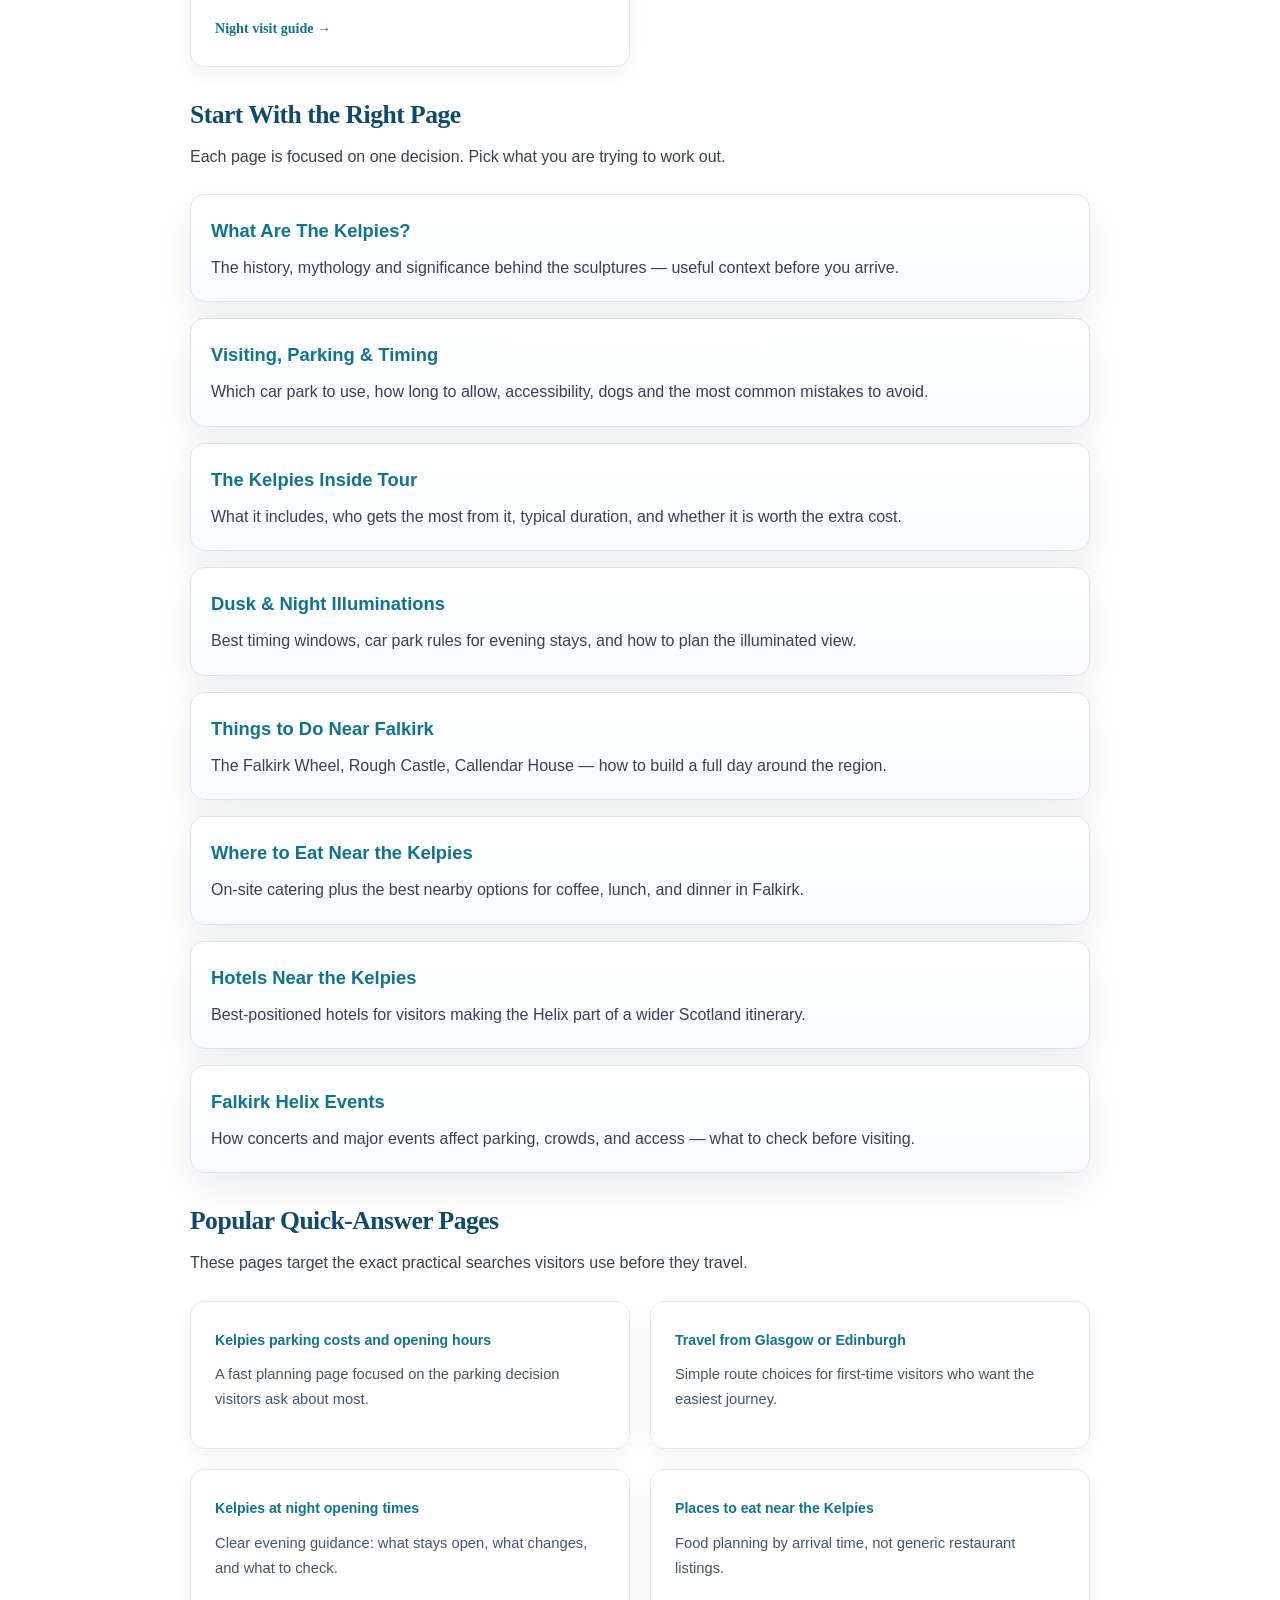
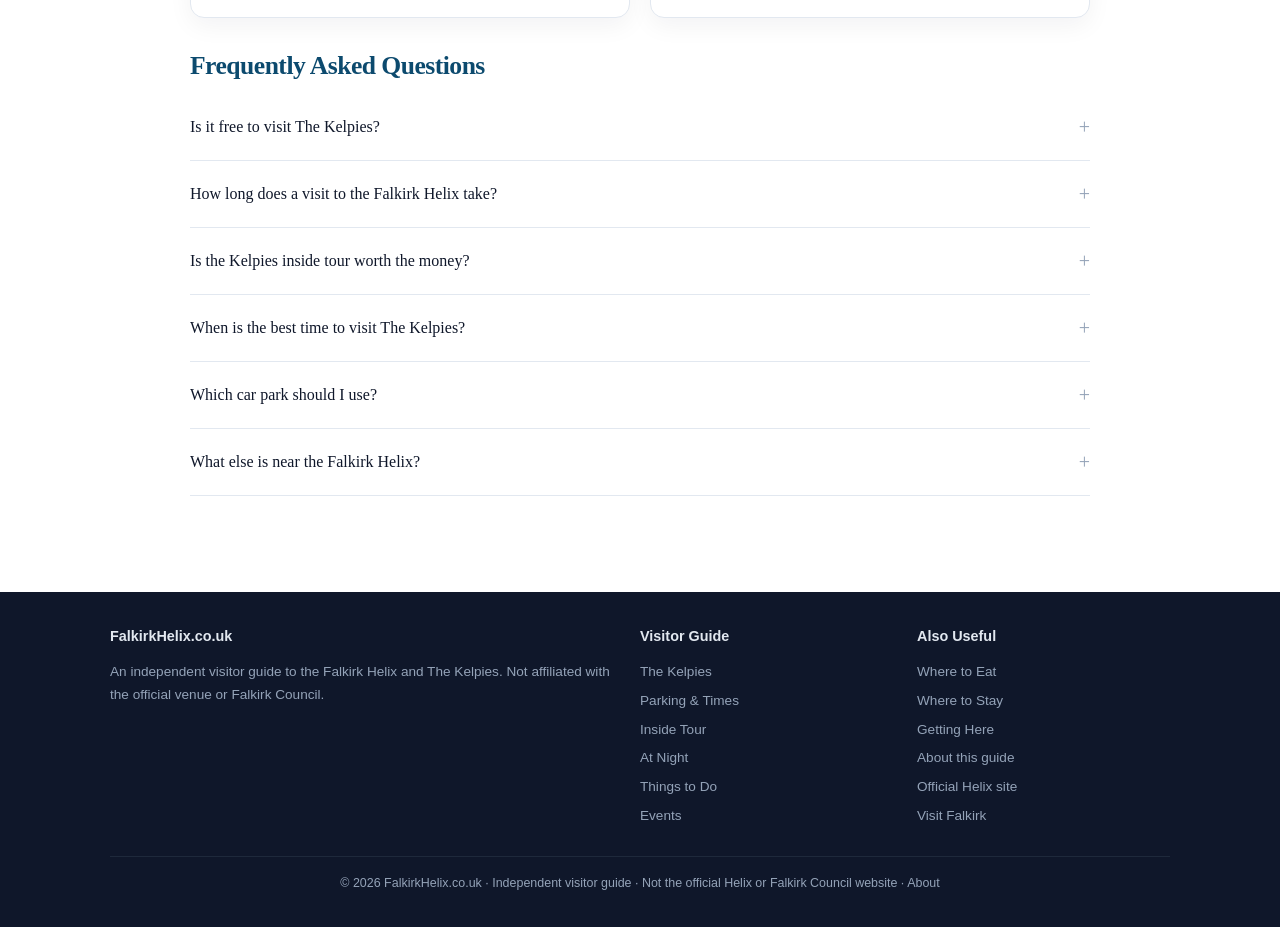
==== commit e7473236: "Conversion: Strengthen CTA path sitewide - Homepage: Updated tour CTA to link directly to official b" ====
--- a/index.html
+++ b/index.html
@@ -12,14 +12,13 @@
 <link href="https://www.googletagmanager.com" rel="dns-prefetch"/>
 <script async="" src="https://www.googletagmanager.com/gtag/js?id=G-SHTLL2F34W"></script>
 <script src="ga.js"></script>
-<title>Falkirk Helix &amp; Kelpies Visitor Guide | Parking, Tours &amp; Tips</title>
-<meta content="Your independent guide to the Falkirk Helix and The Kelpies. Parking, opening times, inside tour advice, night visits, nearby attractions, food and hotels." name="description"/>
+<title>Visit The Kelpies &amp; Falkirk Helix | Free Parking, Tours &amp; Night Visits</title>
+<meta content="Plan your visit to The Kelpies and Falkirk Helix. Free parking options, inside tour booking, best times to visit, dusk illuminations guide. Independent visitor advice for Scotland's iconic horse sculptures." name="description"/>
 <link href="https://falkirkhelix.co.uk/" rel="canonical"/>
 <link href="https://falkirkhelix.co.uk/" hreflang="en-GB" rel="alternate"/>
 <link href="https://falkirkhelix.co.uk/" hreflang="x-default" rel="alternate"/>
 <meta content="index,follow,max-image-preview:large,max-snippet:-1,max-video-preview:-1" name="robots"/>
 <link href="style.css" rel="stylesheet"/>
-
 <link href="sitemap.xml" rel="sitemap" title="Sitemap" type="application/xml"/>
 <meta content="Falkirk Helix &amp; Kelpies — Independent Visitor Guide" property="og:title"/>
 <meta content="Practical advice on parking, tours, night visits, nearby attractions and hotels for the Falkirk Helix and The Kelpies." property="og:description"/>
@@ -34,8 +33,32 @@
 <meta content="summary_large_image" name="twitter:card"/>
 <meta content="https://falkirkhelix.co.uk/social-preview.png" name="twitter:image"/>
 <meta content="Falkirk Helix and The Kelpies visitor guide" name="twitter:image:alt"/>
-<script type="application/ld+json">
-{"@context":"https://schema.org","@graph":[{"@type":"WebSite","name":"FalkirkHelix.co.uk","url":"https://falkirkhelix.co.uk/"},{"@type":"TouristAttraction","name":"The Kelpies & Falkirk Helix","description":"The Kelpies are two 30-metre horse-head sculptures by Andy Scott at the Falkirk Helix parkland, Central Scotland.","url":"https://falkirkhelix.co.uk/","address":{"@type":"PostalAddress","addressLocality":"Falkirk","addressRegion":"Falkirk","postalCode":"FK2 7ZT","addressCountry":"GB"},"geo":{"@type":"GeoCoordinates","latitude":56.0005,"longitude":-3.7742},"isAccessibleForFree":true}]}
+<script type="application/ld+json">{"@context":"https://schema.org","@graph":[{"@type":"WebSite","name":"FalkirkHelix.co.uk","url":"https://falkirkhelix.co.uk/"},{"@type":"TouristAttraction","name":"The Kelpies & Falkirk Helix","description":"The Kelpies are two 30-metre horse-head sculptures by Andy Scott at the Falkirk Helix parkland, Central Scotland.","url":"https://falkirkhelix.co.uk/","address":{"@type":"PostalAddress","addressLocality":"Falkirk","addressRegion":"Falkirk","postalCode":"FK2 7ZT","addressCountry":"GB"},"geo":{"@type":"GeoCoordinates","latitude":56.0005,"longitude":-3.7742},"isAccessibleForFree":true},{"@type":"FAQPage","mainEntity":[{"@type":"Question","name":"Is it free to visit The Kelpies?","acceptedAnswer":{"@type":"Answer","text":"Yes. Seeing The Kelpies outdoors and walking around the Helix parkland is completely free. You only pay for optional extras such as the inside tour, or for the paid car park nearest the sculptures."}},{"@type":"Question","name":"How long does a visit to the Falkirk Helix take?","acceptedAnswer":{"@type":"Answer","text":"Most first-time visitors allow 60\u201390 minutes for a standard stop. Allow 3\u20134 hours if you want to add the inside tour, explore the wider park, or stop for food. Dusk visits work best if you arrive around 90 minutes before sunset."}},{"@type":"Question","name":"Is the Kelpies inside tour worth the money?","acceptedAnswer":{"@type":"Answer","text":"For most visitors, yes \u2014 especially if you are interested in the engineering, heritage, or want more than a walk-up photo stop. See our full tour guide for detail on what to expect, pricing, and when to book ahead."}},{"@type":"Question","name":"When is the best time to visit The Kelpies?","acceptedAnswer":{"@type":"Answer","text":"Early morning for quiet photos. Late afternoon into dusk for atmosphere and the illuminated evening view. See our night visit guide for specific timing advice."}},{"@type":"Question","name":"Which car park should I use?","acceptedAnswer":{"@type":"Answer","text":"The main Helix car park is the best all-round choice \u2014 free, short flat walk to the sculptures, and no evening restrictions. The paid car park nearer the Kelpies suits visitors with limited mobility or very short stops."}},{"@type":"Question","name":"What else is near the Falkirk Helix?","acceptedAnswer":{"@type":"Answer","text":"The Falkirk Wheel (world's only rotating boat lift, 5 min drive) is the strongest companion attraction. Also worth adding: Rough Castle Roman Fort, Callendar House, and the Bo'ness & Kinneil Steam Railway. See our nearby attractions guide for full detail."}}]}]}</script>
+<script type="application/ld+json" data-seo-enhancement="2026-05-20">
+{
+  "@context": "https://schema.org",
+  "@graph": [
+    {
+      "@type": "Organization",
+      "@id": "https://falkirkhelix.co.uk/#organization",
+      "name": "FalkirkHelix.co.uk",
+      "url": "https://falkirkhelix.co.uk/",
+      "sameAs": [
+        "https://github.com/Crawford1982/helix"
+      ]
+    },
+    {
+      "@type": "WebSite",
+      "@id": "https://falkirkhelix.co.uk/#website",
+      "name": "FalkirkHelix.co.uk",
+      "url": "https://falkirkhelix.co.uk/",
+      "description": "Independent visitor guide to the Falkirk Helix and The Kelpies.",
+      "publisher": {
+        "@id": "https://falkirkhelix.co.uk/#organization"
+      }
+    }
+  ]
+}
 </script>
 </head>
 <body>
@@ -73,7 +96,7 @@
 </div>
 <div class="hero-btns">
 <a class="btn-hero-primary" href="visiting.html">Plan your visit</a>
-<a class="btn-hero-gold" href="tour.html">Book the inside tour</a>
+<a class="btn-hero-gold" href="https://www.thehelix.co.uk" target="_blank" rel="noopener">Book inside tour</a>
 </div>
 </div>
 </section>
@@ -90,7 +113,6 @@
 <!-- Ad unit -->
 <div class="container" style="text-align:center;padding-top:1.5rem">
 <!-- Replace with AdSense leaderboard -->
-
 </div>
 <main id="main">
 <div class="container content">
@@ -224,7 +246,6 @@
 </div>
 <div class="footer-bottom">
       © 2026 FalkirkHelix.co.uk · Independent visitor guide · Not the official Helix or Falkirk Council website · <a href="about.html">About</a>
-
 </div>
 </div>
 </footer>
